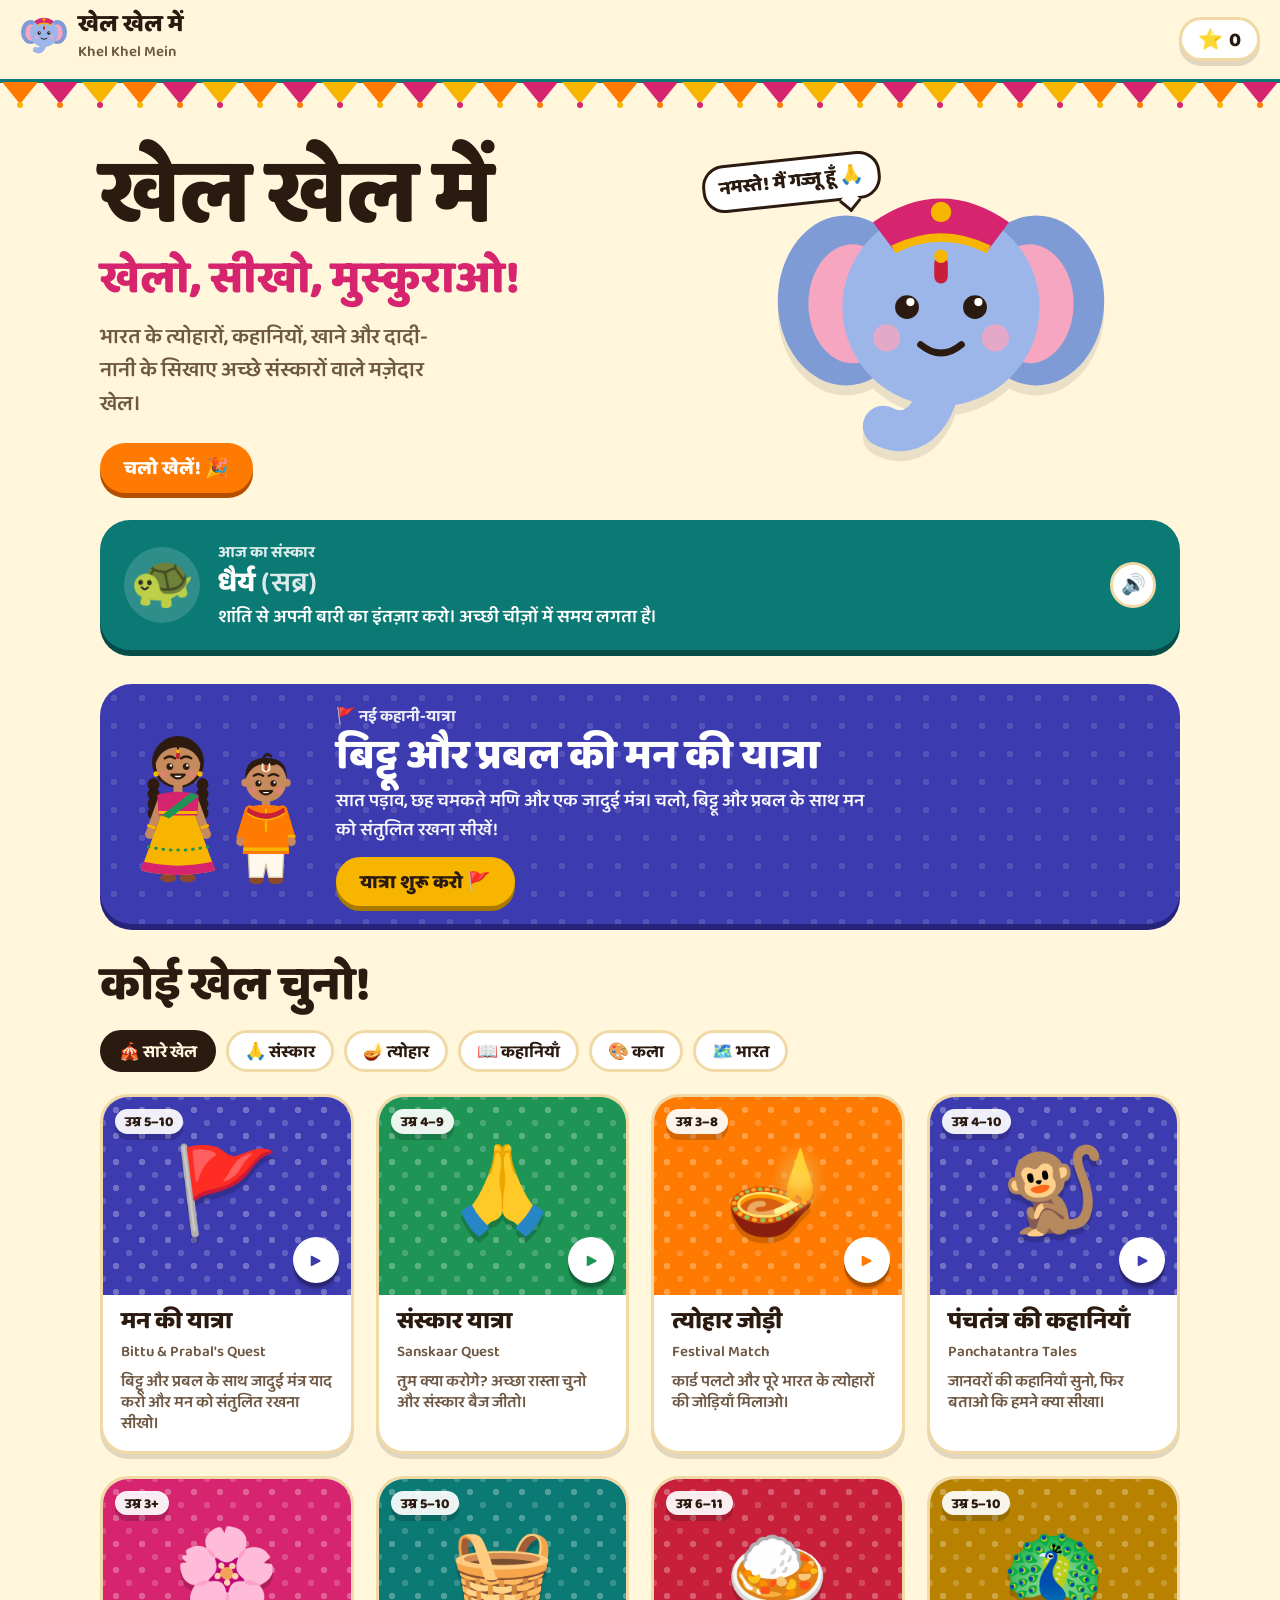
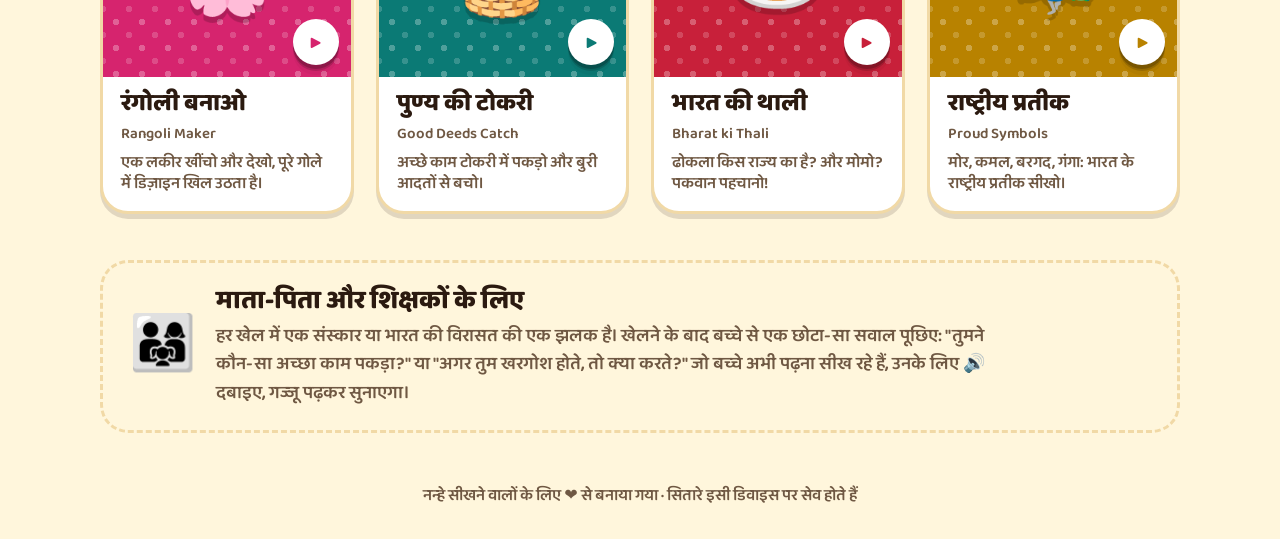
==== index.html @ 6d983da3 "first version" ====
<!DOCTYPE html>
<html lang="hi">
<head>
<meta charset="utf-8">
<meta name="viewport" content="width=device-width, initial-scale=1, viewport-fit=cover">
<title>खेल खेल में — भारत की संस्कृति और संस्कारों के खेल</title>
<link rel="manifest" href="manifest.webmanifest">
<link rel="apple-touch-icon" href="apple-touch-icon.png">
<link rel="icon" href="icon-192.png">
<meta name="apple-mobile-web-app-capable" content="yes">
<meta name="mobile-web-app-capable" content="yes">
<meta name="apple-mobile-web-app-title" content="खेल खेल में">
<meta name="apple-mobile-web-app-status-bar-style" content="default">
<meta name="theme-color" content="#FFF6DC">
<style>
@font-face{font-family:"Baloo 2";src:url("Baloo2.ttf") format("truetype");font-weight:400 800;font-display:block}
:root{
  --bg:#FFF6DC; --bg2:#FFE9B0; --surface:#FFFFFF; --ink:#2B1A10; --muted:#6F5843; --line:#F1D9A6;
  --haldi:#F7B500; --marigold:#FF7A00; --rani:#D6246E; --peacock:#0B7A75; --indigo:#3D3BB0; --leaf:#1E9455; --red:#C8203A;
  --okbg:#E4F7EA; --badbg:#FDE6EA; --softbg:#FFF1D2;
  --shadow:0 5px 0 rgba(43,26,16,.14);
}
@media (prefers-color-scheme: dark){
  :root:not([data-theme="light"]){
    --bg:#1C1424; --bg2:#2A1D33; --surface:#2C2236; --ink:#FFF2DE; --muted:#D3BFA6; --line:#4A3A55;
    --okbg:#173A28; --badbg:#46202A; --softbg:#3A2C1E; --shadow:0 5px 0 rgba(0,0,0,.4);
  }
}
:root[data-theme="dark"]{
  --bg:#1C1424; --bg2:#2A1D33; --surface:#2C2236; --ink:#FFF2DE; --muted:#D3BFA6; --line:#4A3A55;
  --okbg:#173A28; --badbg:#46202A; --softbg:#3A2C1E; --shadow:0 5px 0 rgba(0,0,0,.4);
}
:root{box-sizing:border-box;padding-top:env(safe-area-inset-top,0px);padding-bottom:env(safe-area-inset-bottom,0px)}
html{scroll-padding-top:calc(env(safe-area-inset-top,0px) + 80px);background:var(--bg)}
*,*::before,*::after{box-sizing:inherit}
[hidden]{display:none!important}
body{margin:0;background:var(--bg);color:var(--ink);font-family:"Baloo 2","Nirmala UI","Noto Sans Devanagari",system-ui,sans-serif;font-size:18px;line-height:1.45;-webkit-font-smoothing:antialiased}
img,svg,canvas{max-width:100%}
button{font-family:inherit;color:inherit}
:focus-visible{outline:4px solid var(--indigo);outline-offset:3px;border-radius:12px}
h1,h2,h3{line-height:1.1;margin:0}
.hi{font-weight:600;color:var(--muted)}

/* header */
.top{position:sticky;top:env(safe-area-inset-top,0px);z-index:20;display:flex;align-items:center;justify-content:space-between;gap:12px;padding:10px 20px;background:var(--bg)}
.logo{display:flex;align-items:center;gap:10px;text-decoration:none;color:var(--ink)}
.logo svg{width:48px;height:48px}
.logo b{font-size:24px;font-weight:800;display:block;line-height:1}
.logo small{font-size:15px;color:var(--muted);font-weight:600}
.starpill{display:flex;align-items:center;gap:6px;background:var(--surface);border:3px solid var(--line);border-radius:999px;padding:4px 16px 2px;font-weight:800;font-size:20px;box-shadow:var(--shadow)}
.starpill.bump{animation:bump .5s}
@keyframes bump{40%{transform:scale(1.25)}}
.toran{height:30px;background:url("data:image/svg+xml,%3Csvg xmlns='http://www.w3.org/2000/svg' width='120' height='30'%3E%3Cpath d='M0 3h120' stroke='%230B7A75' stroke-width='4'/%3E%3Cpath d='M2 4h36L20 26z' fill='%23FF7A00'/%3E%3Cpath d='M42 4h36L60 26z' fill='%23D6246E'/%3E%3Cpath d='M82 4h36l-18 22z' fill='%23F7B500'/%3E%3Ccircle cx='20' cy='27' r='3' fill='%23F7B500'/%3E%3Ccircle cx='60' cy='27' r='3' fill='%23FF7A00'/%3E%3Ccircle cx='100' cy='27' r='3' fill='%23D6246E'/%3E%3C/svg%3E") repeat-x;position:sticky;top:calc(env(safe-area-inset-top,0px) + 68px);z-index:19}

/* hero */
.wrap{max-width:1120px;margin:0 auto;padding:0 20px}
.hero{display:grid;grid-template-columns:1.2fr 1fr;gap:28px;align-items:center;padding:36px 0 18px}
.hero h1{font-size:clamp(46px,8vw,92px);font-weight:800;letter-spacing:-1px;line-height:.95}
.hero h1 .deva{display:block;font-size:.5em;color:var(--rani);letter-spacing:0;margin-top:8px}
.hero p{font-size:21px;max-width:30ch;color:var(--muted);margin:16px 0 22px;font-weight:600}
.mascot{position:relative;display:grid;place-items:center}
.mascot svg{width:min(340px,80vw);height:auto;filter:drop-shadow(0 10px 0 rgba(43,26,16,.10))}
.mascot .say-hi{position:absolute;top:4%;left:0;background:var(--surface);border:3px solid var(--ink);border-radius:22px;padding:6px 14px;font-weight:800;font-size:19px;transform:rotate(-6deg)}
.mascot .say-hi::after{content:"";position:absolute;right:22px;bottom:-12px;width:16px;height:16px;background:var(--surface);border-right:3px solid var(--ink);border-bottom:3px solid var(--ink);transform:rotate(45deg)}
.btn{display:inline-flex;align-items:center;gap:8px;font-weight:800;font-size:19px;border:0;border-radius:999px;padding:11px 24px 8px;background:var(--marigold);color:#fff;box-shadow:0 5px 0 #B54F00;cursor:pointer;text-decoration:none;transition:transform .08s}
.btn:active{transform:translateY(3px);box-shadow:0 2px 0 #B54F00}
.btn.ghost{background:var(--surface);color:var(--ink);border:3px solid var(--line);box-shadow:var(--shadow)}
.btn.green{background:var(--leaf);box-shadow:0 5px 0 #11613A}
.btn.sm{font-size:16px;padding:7px 16px 4px}
.btn[disabled]{opacity:.4;cursor:default}

/* virtue of the day */
.vod{display:flex;gap:18px;align-items:center;background:var(--peacock);color:#fff;border-radius:30px;padding:18px 24px;margin:8px 0 34px;box-shadow:0 6px 0 #064D4A}
.vod .ve{font-size:52px;line-height:1;flex:none;width:76px;height:76px;display:grid;place-items:center;background:rgba(255,255,255,.15);border-radius:50%}
.vod small{font-weight:700;opacity:.85;font-size:16px}
.vod h3{font-size:28px;font-weight:800}
.vod h3 span{opacity:.85;font-weight:600}
.vod p{margin:2px 0 0;font-weight:600}
.vod .say{margin-left:auto;flex:none}

/* chips + grid */
.sectionhead{display:flex;align-items:end;justify-content:space-between;gap:12px;flex-wrap:wrap;margin-bottom:14px}
.sectionhead h2{font-size:clamp(32px,5vw,48px);font-weight:800}
.chips{display:flex;gap:10px;flex-wrap:wrap;margin:0 0 22px}
.chip{border:3px solid var(--line);background:var(--surface);border-radius:999px;padding:6px 16px 3px;font-weight:700;font-size:17px;cursor:pointer}
.chip[aria-pressed="true"]{background:var(--ink);color:var(--bg);border-color:var(--ink)}
.grid{display:grid;grid-template-columns:repeat(auto-fill,minmax(230px,1fr));gap:22px;padding-bottom:20px}
.card{display:block;color:inherit;text-decoration:none;text-align:left;background:var(--surface);border:3px solid var(--line);border-radius:28px;padding:0;overflow:hidden;cursor:pointer;box-shadow:var(--shadow);transition:transform .15s}
.card:hover{transform:translateY(-4px) rotate(-.6deg)}
.card .art{position:relative;aspect-ratio:5/4;background:var(--c);display:grid;place-items:center;font-size:84px;
  background-image:radial-gradient(rgba(255,255,255,.28) 3px,transparent 3.5px),radial-gradient(rgba(255,255,255,.18) 3px,transparent 3.5px);
  background-size:26px 26px;background-position:0 0,13px 13px}
.card .art span{filter:drop-shadow(0 6px 0 rgba(0,0,0,.18));transition:transform .2s}
.card:hover .art span{transform:scale(1.12) rotate(-6deg)}
.card .play{position:absolute;right:12px;bottom:12px;width:46px;height:46px;border-radius:50%;background:#fff;color:var(--c);display:grid;place-items:center;font-size:20px;box-shadow:0 4px 0 rgba(0,0,0,.2)}
.card .age{position:absolute;left:12px;top:12px;background:rgba(255,255,255,.92);color:#2B1A10;font-weight:800;font-size:14px;padding:2px 10px 0;border-radius:999px}
.card .body{padding:12px 18px 16px}
.card h3{font-size:24px;font-weight:800}
.card .hi{font-size:16px}
.card p{margin:6px 0 0;font-size:16px;color:var(--muted);font-weight:600;line-height:1.3}
.card .stars{font-size:14px;margin-top:6px;font-weight:700;color:var(--marigold)}

.parents{display:grid;grid-template-columns:auto 1fr;gap:20px;align-items:center;border:3px dashed var(--line);border-radius:28px;padding:22px 26px;margin:26px 0 40px}
.parents .pe{font-size:54px}
.parents h3{font-size:26px;font-weight:800}
.parents p{margin:4px 0 0;color:var(--muted);font-weight:600;max-width:70ch}
footer{text-align:center;color:var(--muted);font-weight:600;padding:10px 20px 30px;font-size:16px}

/* stage */
#stage{max-width:980px;margin:0 auto;padding:16px 20px 50px}
.stagebar{display:flex;align-items:center;gap:14px;flex-wrap:wrap;margin-bottom:18px}
.stagebar .gt{display:flex;align-items:center;gap:12px;flex:1;min-width:200px}
.stagebar .ge{width:58px;height:58px;border-radius:18px;display:grid;place-items:center;font-size:34px;background:var(--c);flex:none}
.stagebar h2{font-size:30px;font-weight:800}
.stagebar .hi{font-size:17px;display:block}
.lead{font-size:20px;font-weight:600;color:var(--muted);margin:0 0 16px;max-width:60ch}
.say{width:46px;height:46px;border-radius:50%;border:3px solid var(--line);background:var(--surface);font-size:20px;cursor:pointer;flex:none;display:grid;place-items:center;padding:0}
.say:active{transform:scale(.94)}
.bubble{display:flex;gap:12px;align-items:center;background:var(--surface);border:3px solid var(--line);border-radius:24px;padding:12px 14px;margin-top:18px}
.bubble.pop{animation:pop .35s}
@keyframes pop{0%{transform:scale(.96)}60%{transform:scale(1.02)}}
.bubble .av{width:56px;height:56px;flex:none}
.bubble .btext{flex:1;font-weight:600;font-size:18px}

/* memory */
.hud{display:flex;gap:10px;flex-wrap:wrap;margin-bottom:14px}
.hud span{background:var(--surface);border:3px solid var(--line);border-radius:999px;padding:3px 14px 0;font-weight:700}
.mem{display:grid;grid-template-columns:repeat(4,1fr);gap:12px;max-width:640px;margin:0 auto}
@media (max-width:520px){.mem{grid-template-columns:repeat(3,1fr)}}
.mcard{aspect-ratio:3/4;perspective:800px;border:0;background:none;padding:0;cursor:pointer}
.mcard .in{position:relative;width:100%;height:100%;transition:transform .45s;transform-style:preserve-3d}
.mcard.flip .in{transform:rotateY(180deg)}
.mcard .b,.mcard .f{position:absolute;inset:0;border-radius:18px;backface-visibility:hidden;-webkit-backface-visibility:hidden;display:flex;flex-direction:column;align-items:center;justify-content:center;gap:4px}
.mcard .b{background:var(--marigold);font-size:38px;box-shadow:0 5px 0 #B54F00;
  background-image:radial-gradient(rgba(255,255,255,.3) 2.5px,transparent 3px);background-size:18px 18px}
.mcard .f{transform:rotateY(180deg);background:var(--surface);border:3px solid var(--line)}
.mcard .me{font-size:clamp(34px,8vw,50px);line-height:1}
.mcard .mn{font-weight:800;font-size:clamp(13px,2.6vw,16px);text-align:center;line-height:1.05;padding:0 4px}
.mcard.done .f{border-color:var(--leaf);background:var(--okbg)}

/* choices */
.progress{display:flex;gap:6px;margin-bottom:14px}
.progress i{height:10px;flex:1;border-radius:9px;background:var(--line)}
.progress i.on{background:var(--leaf)}
.progress i.now{background:var(--haldi)}
.scene{display:flex;flex-direction:column;align-items:center;text-align:center;gap:8px;background:var(--softbg);border-radius:28px;padding:22px;margin-bottom:16px;position:relative}
.scene .scene-e{font-size:clamp(56px,12vw,84px);line-height:1}
.scene h2{font-size:clamp(23px,3.6vw,30px);font-weight:800;max-width:30ch}
.scene .say{position:absolute;right:14px;top:14px}
.choices{display:grid;gap:12px}
.choice{display:flex;gap:14px;align-items:center;text-align:left;background:var(--surface);border:3px solid var(--line);border-radius:22px;padding:12px 18px;font-size:19px;font-weight:700;cursor:pointer;box-shadow:var(--shadow)}
.choice .ce{font-size:32px;flex:none}
.choice.right{border-color:var(--leaf);background:var(--okbg)}
.choice.wrong{border-color:var(--red);background:var(--badbg);opacity:.75;animation:shake .4s}
@keyframes shake{25%{transform:translateX(-6px)}75%{transform:translateX(6px)}}
.feedback{margin-top:16px;border-radius:24px;padding:16px 20px;font-weight:600}
.feedback.good{background:var(--okbg);border:3px solid var(--leaf)}
.feedback.soft{background:var(--badbg);border:3px solid var(--red)}
.feedback p{margin:4px 0 12px}
.feedback.soft p{margin:0}
.badge{display:inline-block;background:var(--leaf);color:#fff;border-radius:999px;padding:3px 16px 0;font-size:20px;font-weight:800}
.badge .hi{color:#fff;opacity:.9}
.summary{text-align:center;background:var(--softbg);border-radius:30px;padding:28px 20px}
.summary .big{font-size:76px;line-height:1}
.summary h2{font-size:36px;font-weight:800;margin:6px 0}
.summary p{font-weight:600;color:var(--muted);margin:0 0 16px}
.badges{display:flex;flex-wrap:wrap;gap:10px;justify-content:center;margin:0 0 20px}
.badges span{background:var(--surface);border:3px solid var(--leaf);border-radius:999px;padding:4px 14px 1px;font-weight:700}
.row{display:flex;gap:12px;justify-content:center;flex-wrap:wrap}

/* rangoli */
.rlay{display:grid;grid-template-columns:minmax(0,1fr) 260px;gap:20px;align-items:start}
@media (max-width:760px){.rlay{grid-template-columns:1fr}}
.rboard{border-radius:28px;background:#6E3A22;padding:10px;box-shadow:0 6px 0 #4A2414}
.rboard.dots{background-color:#6E3A22;background-image:radial-gradient(rgba(255,240,210,.55) 2px,transparent 2.5px);background-size:30px 30px;background-position:15px 15px}
.rcanvas{display:block;width:100%;aspect-ratio:1/1;touch-action:none;cursor:crosshair;border-radius:20px}
.tools{display:flex;flex-direction:column;gap:14px}
.tools h4{margin:0 0 6px;font-size:17px}
.sw{display:flex;flex-wrap:wrap;gap:8px}
.sw button{width:40px;height:40px;border-radius:50%;border:3px solid var(--line);cursor:pointer;padding:0}
.sw button[aria-pressed="true"]{outline:4px solid var(--ink);outline-offset:2px}
.seg{display:flex;gap:6px;flex-wrap:wrap}
.seg button{border:3px solid var(--line);background:var(--surface);border-radius:14px;padding:4px 12px 1px;font-weight:700;cursor:pointer;min-width:44px}
.seg button[aria-pressed="true"]{background:var(--ink);color:var(--bg);border-color:var(--ink)}

/* stories */
.storylist{display:grid;grid-template-columns:repeat(auto-fill,minmax(200px,1fr));gap:16px}
.scard{display:flex;flex-direction:column;align-items:center;gap:4px;padding:20px 14px;background:var(--surface);border:3px solid var(--line);border-radius:26px;cursor:pointer;box-shadow:var(--shadow);text-align:center}
.scard .se{font-size:58px;line-height:1.1}
.scard b{font-size:20px;line-height:1.15}
.book{background:var(--softbg);border-radius:30px;padding:26px 22px;margin-top:14px;text-align:center}
.book .page-e{font-size:clamp(60px,13vw,96px);line-height:1.1;letter-spacing:4px}
.book .page-t{font-size:clamp(20px,2.8vw,24px);font-weight:600;max-width:42ch;margin:14px auto 20px}
.booknav{display:flex;justify-content:space-between;align-items:center;gap:10px}
.dots{display:flex;gap:6px}
.dots i{width:12px;height:12px;border-radius:50%;background:var(--line)}
.dots i.on{background:var(--rani)}
.toggle{display:inline-flex;align-items:center;gap:8px;font-weight:700;cursor:pointer;font-size:16px}
.toggle input{width:22px;height:22px;accent-color:var(--leaf)}

/* catch game */
.pwrap{position:relative;max-width:min(440px,calc(68vh * 400 / 560));margin:0 auto}
.pcanvas{display:block;width:100%;aspect-ratio:400/560;border-radius:28px;touch-action:none;box-shadow:0 6px 0 rgba(43,26,16,.2)}
.pover{position:absolute;inset:0;display:flex;flex-direction:column;align-items:center;justify-content:center;text-align:center;gap:10px;padding:24px;background:rgba(255,246,220,.94);border-radius:28px;color:#2B1A10}
.pover h3{font-size:30px;font-weight:800}
.pover p{margin:0;font-weight:600;max-width:30ch}
.pover .legend{display:flex;gap:16px;font-size:30px}
.pover .tags{display:flex;flex-wrap:wrap;gap:6px;justify-content:center;font-size:15px}
.pover .tags span{background:#fff;border:2px solid #9BD9B5;border-radius:999px;padding:1px 10px 0;font-weight:700}
.pctrl{display:flex;justify-content:center;gap:24px;margin-top:14px}
.pctrl button{width:76px;height:64px;border-radius:22px;font-size:30px;border:3px solid var(--line);background:var(--surface);box-shadow:var(--shadow);cursor:pointer;touch-action:none;user-select:none;-webkit-user-select:none}

.confetti{position:fixed;inset:0;pointer-events:none;z-index:100;width:100%;height:100%}
@media (max-width:720px){
  .hero{grid-template-columns:1fr;text-align:center;padding-top:20px}
  .hero p{margin-left:auto;margin-right:auto}
  .mascot{order:-1}
  .mascot svg{width:220px}
  .vod{flex-wrap:wrap}
  .parents{grid-template-columns:1fr}
  .logo small{display:none}
}
@media (prefers-reduced-motion: reduce){*{transition:none!important;animation:none!important}}

body{line-height:1.6}
h1,h2,h3{line-height:1.25}
.hero h1{line-height:1.1}
.scene h2{line-height:1.35}
.card .en{font-size:15px;color:var(--muted);font-weight:600}

/* ===== मन की यात्रा ===== */
.kidsvg{width:100%;height:auto;display:block}
.feature{display:flex;gap:22px;align-items:center;background-color:var(--indigo);background-image:radial-gradient(rgba(255,255,255,.12) 3px,transparent 3.5px);background-size:28px 28px;color:#fff;border-radius:32px;padding:18px 26px;margin:0 0 32px;text-decoration:none;box-shadow:0 6px 0 #25237A;transition:transform .15s}
.feature:hover{transform:translateY(-3px)}
.feature .kids{display:flex;align-items:flex-end;flex:none}
.feature .kids>div{width:104px}
.feature .kids>div+div{width:96px;margin-left:-12px}
.feature small{font-weight:700;opacity:.9;font-size:16px}
.feature h2{font-size:clamp(28px,4.4vw,42px);font-weight:800}
.feature p{margin:4px 0 12px;font-weight:600;max-width:48ch;opacity:.95}
.feature .btn{background:var(--haldi);color:#2B1A10;box-shadow:0 5px 0 #A87A00}
@media (max-width:720px){.feature{flex-direction:column;text-align:center}}

.ylay{display:grid;grid-template-columns:minmax(0,420px) minmax(0,1fr);gap:22px;align-items:start}
@media (max-width:820px){.ylay{grid-template-columns:1fr}}
.ymap>svg{width:100%;height:auto;display:block;border-radius:30px}
.ymap .stop{cursor:pointer;outline:none}
.ymap .stop.locked{cursor:not-allowed}
.ymap .stop:focus-visible .disc{stroke:#3D3BB0}
.pulse{animation:pulse 1.6s infinite;transform-box:fill-box;transform-origin:center}
@keyframes pulse{0%{transform:scale(1);opacity:.9}100%{transform:scale(1.6);opacity:0}}
.mantra{background:var(--surface);border:3px solid var(--haldi);border-radius:26px;padding:16px 20px;box-shadow:var(--shadow)}
.mantra .mt{font-size:clamp(22px,3vw,28px);font-weight:800;line-height:1.5;color:var(--rani);margin:4px 0}
.mantra .mm{font-weight:600;color:var(--muted);font-size:16px;margin:6px 0 12px}
.gemrow{display:flex;gap:8px;flex-wrap:wrap;margin-top:10px}
.gemslot{width:66px;text-align:center;font-size:14px;font-weight:700;color:var(--muted)}
.gemslot svg{width:44px;height:44px;display:block;margin:0 auto}
.gemslot.empty svg{opacity:.2;filter:grayscale(1)}

.yscene{position:relative;border-radius:30px;overflow:hidden;padding:16px 14px 8px;min-height:420px;display:flex;flex-direction:column;color:#2B1A10}
.ydecor{position:absolute;font-size:52px;opacity:.6;pointer-events:none}
.yscale{position:absolute;right:12px;top:12px;width:150px;background:rgba(255,255,255,.9);border-radius:20px;padding:6px 6px 2px;text-align:center;font-weight:800;font-size:15px;z-index:3;transition:box-shadow .4s}
.yscale svg{width:100%;height:auto;display:block}
.yscale .beam,.yscale .pan{transition:transform .9s cubic-bezier(.3,1.4,.5,1)}
.yscale.ok{box-shadow:0 0 0 4px #F7B500,0 0 26px #F7B500}
@media (max-width:820px){.yscale{position:relative;right:auto;top:auto;margin:0 auto 8px;width:130px}}
.ybubble{position:relative;z-index:2;background:#fff;border:3px solid #2B1A10;border-radius:22px;padding:10px 12px 8px 16px;margin:auto auto 10px;display:flex;gap:10px;align-items:flex-start;max-width:620px;width:100%}
.ybubble .who{font-weight:800;font-size:15px;display:block}
.ybubble .txt{font-weight:600;font-size:clamp(18px,2.4vw,21px);line-height:1.55}
.ybubble .say{border-color:#E7D3AD;background:#fff;color:#2B1A10}
.ykids{display:flex;justify-content:center;align-items:flex-end;gap:6px;position:relative;z-index:1}
.ykid{width:clamp(108px,22vw,150px);transition:transform .25s}
.ykid.prabal{width:clamp(100px,20vw,138px)}
.ykid.baba{width:clamp(130px,26vw,185px)}
.ykid.talk{transform:translateY(-8px) scale(1.05)}
.yctrl{margin-top:16px}
.yctrl h3{font-size:clamp(22px,3vw,28px);font-weight:800;margin-bottom:12px}
.ytop{display:flex;align-items:center;justify-content:space-between;gap:10px;margin-bottom:12px;flex-wrap:wrap}
.ytop h3{font-size:26px;font-weight:800;flex:1;text-align:center}
.choice:disabled{cursor:default}

.breath{display:flex;flex-direction:column;align-items:center;gap:10px;padding:6px}
.bcircle{width:180px;height:180px;border-radius:50%;background:radial-gradient(circle,#CFEBFF,#6FB8F0);display:grid;place-items:center;font-weight:800;font-size:20px;color:#173B5C;transform:scale(.62);transition:transform 3.5s ease-in-out;text-align:center;padding:12px}
.bcircle.in{transform:scale(1)}

.mline{display:flex;flex-wrap:wrap;gap:8px;justify-content:center;background:var(--softbg);border-radius:22px;padding:16px;margin-bottom:14px}
.mw{font-weight:800;font-size:clamp(19px,2.6vw,24px);padding:4px 10px 1px;border-radius:12px;min-width:56px;text-align:center;border:3px solid transparent}
.mw.blank{border:3px dashed var(--muted);color:transparent}
.mw.blank.next{border-color:var(--rani);background:rgba(214,36,110,.1)}
.mw.filled{background:var(--okbg)}
.mline.glow{box-shadow:0 0 0 4px var(--haldi)}
.mline.glow .mw{color:var(--rani)}
.tiles{display:flex;flex-wrap:wrap;gap:10px;justify-content:center}
.tile{font-weight:800;font-size:20px;padding:8px 16px 5px;border-radius:16px;border:3px solid var(--line);background:var(--surface);box-shadow:var(--shadow);cursor:pointer}
.tile.bad{animation:shake .4s;border-color:var(--red)}
.tile.used{visibility:hidden}
.hint{min-height:28px;text-align:center;font-weight:700;color:var(--red);margin-top:10px}

.gemwin{text-align:center;background:var(--softbg);border-radius:30px;padding:22px}
.gemwin .g svg{width:110px;height:110px;animation:gemspin 1.2s ease-out}
@keyframes gemspin{from{transform:rotateY(0) scale(.3)}to{transform:rotateY(720deg) scale(1)}}
.gemwin h2{font-size:32px;font-weight:800}
.reveal{display:grid;grid-template-columns:1fr 1fr;gap:16px;margin:4px 0 16px}
@media (max-width:620px){.reveal{grid-template-columns:1fr}}
.rcard{border-radius:26px;padding:18px 20px;color:#fff}
.rcard small{font-weight:700;opacity:.9;font-size:16px}
.rcard h3{font-size:32px;font-weight:800;margin:0}
.rcard p{margin:6px 0 0;font-weight:600}
.nameinput{font-family:inherit;font-size:22px;font-weight:700;padding:8px 14px 4px;border-radius:16px;border:3px solid var(--line);background:var(--surface);color:var(--ink);width:min(340px,100%)}
.favs{display:flex;flex-wrap:wrap;gap:10px;margin:10px 0}
.favs button{display:flex;flex-direction:column;align-items:center;gap:2px;border:3px solid var(--line);background:var(--surface);border-radius:18px;padding:8px 10px 4px;cursor:pointer;font-weight:700;min-width:86px}
.favs button svg{width:38px;height:38px}
.favs button[aria-pressed="true"]{border-color:var(--rani);background:rgba(214,36,110,.1)}
.cert{position:relative;background:#FFFBEE;color:#2B1A10;border:10px double #C98A00;border-radius:22px;padding:24px 90px;text-align:center;max-width:780px;margin:0 auto}
.cert h2{font-size:clamp(26px,4vw,36px);font-weight:800;color:#B3124F}
.cert .nm{font-size:clamp(34px,6vw,54px);font-weight:800;color:#3D3BB0;line-height:1.2;margin:2px 0}
.cert .crow{display:flex;flex-wrap:wrap;gap:10px;justify-content:center;margin:12px 0}
.cert .crow span{background:#fff;border:2px solid #E8C877;border-radius:14px;padding:6px 12px 3px;font-weight:700}
.cert .cm{font-size:clamp(19px,2.6vw,23px);font-weight:800;color:#B3124F;background:#FFF0C2;border-radius:16px;padding:10px 14px;margin:10px auto;max-width:540px}
.cert .ck{position:absolute;bottom:14px;width:74px}
.cert .ck.l{left:10px}.cert .ck.r{right:10px}
@media (max-width:620px){.cert{padding:22px 14px}.cert .ck{display:none}}
@media (max-width:520px){.ytop h3{display:none}.stagebar{gap:10px}.stagebar .gt{order:-1;flex-basis:100%}.stagebar h2{font-size:26px}}
html{-webkit-text-size-adjust:100%}
button,a,.tile,.choice,.chip,.card,.scard,.stop{touch-action:manipulation;-webkit-tap-highlight-color:transparent;-webkit-user-select:none;user-select:none}
</style>
</head>
<body>
<header class="top">
  <a class="logo" href="#" aria-label="खेल खेल में — होम"><span id="logoMascot"></span><span><b>खेल खेल में</b><small>Khel Khel Mein</small></span></a>
  <div class="starpill" id="starPill" title="तुम्हारे जीते हुए सितारे">⭐ <span id="starTotal">0</span></div>
</header>
<div class="toran" aria-hidden="true"></div>

<main id="home">
  <div class="wrap">
    <section class="hero">
      <div>
        <h1>खेल खेल में<span class="deva">खेलो, सीखो, मुस्कुराओ!</span></h1>
        <p>भारत के त्योहारों, कहानियों, खाने और दादी-नानी के सिखाए अच्छे संस्कारों वाले मज़ेदार खेल।</p>
        <a class="btn" href="#games">चलो खेलें! 🎉</a>
      </div>
      <div class="mascot"><div class="say-hi">नमस्ते! मैं गज्जू हूँ 🙏</div><div id="heroMascot"></div></div>
    </section>

    <section class="vod" id="vod" aria-label="आज का संस्कार"></section>

    <a class="feature" href="#play/yatra">
      <div class="kids" id="featKids" aria-hidden="true"></div>
      <div>
        <small>🚩 नई कहानी-यात्रा</small>
        <h2>बिट्टू और प्रबल की मन की यात्रा</h2>
        <p>सात पड़ाव, छह चमकते मणि और एक जादुई मंत्र। चलो, बिट्टू और प्रबल के साथ मन को संतुलित रखना सीखें!</p>
        <span class="btn">यात्रा शुरू करो 🚩</span>
      </div>
    </a>

    <section id="games">
      <div class="sectionhead"><h2>कोई खेल चुनो!</h2></div>
      <div class="chips" id="chips" aria-label="खेल छाँटो"></div>
      <div class="grid" id="grid"></div>
    </section>

    <section class="parents">
      <div class="pe">👨‍👩‍👧</div>
      <div>
        <h3>माता-पिता और शिक्षकों के लिए</h3>
        <p>हर खेल में एक संस्कार या भारत की विरासत की एक झलक है। खेलने के बाद बच्चे से एक छोटा-सा सवाल पूछिए: "तुमने कौन-सा अच्छा काम पकड़ा?" या "अगर तुम खरगोश होते, तो क्या करते?" जो बच्चे अभी पढ़ना सीख रहे हैं, उनके लिए 🔊 दबाइए, गज्जू पढ़कर सुनाएगा।</p>
      </div>
    </section>
  </div>
  <footer>नन्हे सीखने वालों के लिए ❤️ से बनाया गया · सितारे इसी डिवाइस पर सेव होते हैं</footer>
</main>

<section id="stage" hidden>
  <div class="stagebar">
    <button class="btn ghost sm" id="backBtn">← सारे खेल</button>
    <div class="gt"><div class="ge" id="stageEmoji"></div><div><h2 id="stageTitle"></h2><span class="hi" id="stageHi"></span></div></div>
    <button class="btn ghost sm" id="replayBtn">↻ फिर से शुरू</button>
  </div>
  <div id="stageBody"></div>
</section>

<script>
(function(){
"use strict";
const $=(s,r=document)=>r.querySelector(s);
function el(tag,attrs,...kids){
  const n=document.createElement(tag);
  for(const [k,v] of Object.entries(attrs||{})){
    if(v===false||v==null) continue;
    if(k==='class') n.className=v;
    else if(k==='style') n.style.cssText=v;
    else if(k==='html') n.innerHTML=v;
    else if(k.startsWith('on')&&typeof v==='function') n.addEventListener(k.slice(2),v);
    else n.setAttribute(k,v===true?'':v);
  }
  for(const c of kids.flat()){ if(c==null||c===false) continue; n.append(c.nodeType?c:document.createTextNode(String(c))); }
  return n;
}
const shuffle=a=>{a=a.slice();for(let i=a.length-1;i>0;i--){const j=Math.floor(Math.random()*(i+1));[a[i],a[j]]=[a[j],a[i]];}return a;};
const pick=(a,n)=>shuffle(a).slice(0,n);
const store={
  get(k,d){try{const v=localStorage.getItem(k);return v?JSON.parse(v):d;}catch(e){return d;}},
  set(k,v){try{localStorage.setItem(k,JSON.stringify(v));}catch(e){}}
};
const reduceMotion=window.matchMedia&&matchMedia('(prefers-reduced-motion: reduce)').matches;

/* ---------- आवाज़ (हिंदी) ---------- */
let voices=[];
function loadVoices(){try{voices=speechSynthesis.getVoices();}catch(e){}}
if('speechSynthesis' in window){loadVoices();speechSynthesis.onvoiceschanged=loadVoices;}
function speak(text){
  try{
    if(window.AndroidTTS){AndroidTTS.speak(String(text));return;}
    if(!('speechSynthesis' in window)) return;
    speechSynthesis.cancel();
    const u=new SpeechSynthesisUtterance(text);
    u.rate=0.88; u.pitch=1.1; u.lang='hi-IN';
    const v=voices.find(v=>/^hi/i.test(v.lang));
    if(v) u.voice=v;
    speechSynthesis.speak(u);
  }catch(e){}
}
function hush(){try{if(window.AndroidTTS){AndroidTTS.stop();return;}speechSynthesis.cancel();}catch(e){}}
const sayBtn=get=>el('button',{class:'say','aria-label':'पढ़कर सुनाओ',title:'पढ़कर सुनाओ',onclick:()=>speak(typeof get==='function'?get():get)},'🔊');

const MASCOT=`<svg viewBox="0 0 200 200" xmlns="http://www.w3.org/2000/svg" role="img" aria-label="गज्जू, नन्हा हाथी">
<ellipse cx="44" cy="92" rx="40" ry="50" fill="#7E9BD6"/><ellipse cx="156" cy="92" rx="40" ry="50" fill="#7E9BD6"/>
<ellipse cx="48" cy="94" rx="26" ry="35" fill="#F6A6C1"/><ellipse cx="152" cy="94" rx="26" ry="35" fill="#F6A6C1"/>
<circle cx="100" cy="96" r="58" fill="#9DB6EA"/>
<path d="M100 124 C102 158 84 176 66 166" stroke="#9DB6EA" stroke-width="24" fill="none" stroke-linecap="round"/>
<path d="M60 46 Q100 18 140 46 L128 62 Q100 48 72 62 Z" fill="#D6246E"/>
<path d="M72 62 Q100 48 128 62" stroke="#F7B500" stroke-width="5" fill="none"/>
<circle cx="100" cy="40" r="6" fill="#F7B500"/>
<rect x="96" y="66" width="8" height="16" rx="4" fill="#C8203A"/><circle cx="100" cy="66" r="4" fill="#F7B500"/>
<circle cx="80" cy="96" r="7" fill="#2B1A10"/><circle cx="120" cy="96" r="7" fill="#2B1A10"/>
<circle cx="82" cy="93" r="2.4" fill="#fff"/><circle cx="122" cy="93" r="2.4" fill="#fff"/>
<circle cx="68" cy="114" r="8" fill="#F6A6C1" opacity=".8"/><circle cx="132" cy="114" r="8" fill="#F6A6C1" opacity=".8"/>
<path d="M88 118 Q100 128 112 118" stroke="#2B1A10" stroke-width="4" fill="none" stroke-linecap="round"/>
</svg>`;
$('#heroMascot').innerHTML=MASCOT;
$('#logoMascot').innerHTML=MASCOT;

function makeBubble(text){
  const t=el('div',{class:'btext'},text);
  const node=el('div',{class:'bubble',role:'status'},el('div',{class:'av',html:MASCOT}),t,sayBtn(()=>t.textContent));
  return {node,set(s){t.textContent=s;node.classList.remove('pop');void node.offsetWidth;node.classList.add('pop');}};
}

let stars=store.get('kkm-hi-stars',{});
function totalStars(){return Object.values(stars).reduce((a,b)=>a+b,0);}
function renderStars(){$('#starTotal').textContent=totalStars();}
function addStars(id,n){
  if(!n) return;
  stars[id]=(stars[id]||0)+n; store.set('kkm-hi-stars',stars); renderStars();
  const p=$('#starPill'); p.classList.remove('bump'); void p.offsetWidth; p.classList.add('bump');
}
renderStars();

function confetti(){
  if(reduceMotion) return;
  const c=el('canvas',{class:'confetti','aria-hidden':'true'}); document.body.append(c);
  const d=Math.min(devicePixelRatio||1,2), w=innerWidth, h=innerHeight;
  c.width=w*d; c.height=h*d; const x=c.getContext('2d'); x.scale(d,d);
  const cols=['#FF7A00','#D6246E','#1E9455','#3D3BB0','#F7B500','#0B7A75'];
  const ps=Array.from({length:150},()=>({x:w/2+(Math.random()-.5)*w*.4,y:h*.4,vx:(Math.random()-.5)*14,vy:-Math.random()*13-4,r:Math.random()*6.3,vr:(Math.random()-.5)*.3,s:7+Math.random()*7,c:cols[Math.random()*cols.length|0]}));
  const t0=performance.now();
  (function f(t){
    x.clearRect(0,0,w,h);
    for(const p of ps){p.vy+=.33;p.x+=p.vx;p.y+=p.vy;p.vx*=.99;p.r+=p.vr;x.save();x.translate(p.x,p.y);x.rotate(p.r);x.fillStyle=p.c;x.fillRect(-p.s/2,-p.s/4,p.s,p.s/2);x.restore();}
    if(t-t0<2800) requestAnimationFrame(f); else c.remove();
  })(t0);
}

function summary(big,title,text,extra,onAgain){
  return el('div',{class:'summary'},
    el('div',{class:'big'},big), el('h2',{},title), el('p',{},text), extra||null,
    el('div',{class:'row'},
      el('button',{class:'btn green',onclick:onAgain},'↻ फिर से खेलो'),
      el('a',{class:'btn ghost',href:'#games'},'और खेल')));
}
function progressBar(i,n){
  return el('div',{class:'progress','aria-label':`सवाल ${i+1} / ${n}`},Array.from({length:n},(_,k)=>el('i',{class:k<i?'on':k===i?'now':''})));
}

/* ================= सामग्री ================= */
const FESTIVALS=[
  {e:'🪔',n:'दीवाली',f:'दीवाली रोशनी का त्योहार है। हम दीये जलाते हैं, रंगोली बनाते हैं और सबके साथ मिठाई बाँटते हैं।'},
  {e:'🎨',n:'होली',f:'होली रंगों का त्योहार है। यह वसंत का स्वागत करता है, और दोस्त पुराने झगड़े भूल जाते हैं।'},
  {e:'🌙',n:'ईद',f:'ईद पर परिवार नए कपड़े पहनते हैं, गले मिलते हैं और मीठी सेवइयाँ बाँटते हैं।'},
  {e:'🎄',n:'क्रिसमस',f:'क्रिसमस पर लोग पेड़ सजाते हैं, कैरल गाते हैं और पड़ोसियों के साथ केक बाँटते हैं।'},
  {e:'🌼',n:'ओणम',f:'ओणम केरल का फसल का त्योहार है। परिवार फूलों का कालीन, यानी पूकलम, बनाते हैं और केले के पत्तों पर बड़ी दावत खाते हैं।'},
  {e:'🍚',n:'पोंगल',f:'पोंगल तमिलनाडु का फसल का त्योहार है। चावल और दूध को तब तक पकाते हैं जब तक वह उबलकर बाहर न आ जाए। यह खुशहाली का शगुन है!'},
  {e:'🎀',n:'रक्षाबंधन',f:'रक्षाबंधन पर बहनें भाइयों को राखी बाँधती हैं, और दोनों हमेशा एक-दूसरे का ख़्याल रखने का वादा करते हैं।'},
  {e:'🌾',n:'बैसाखी',f:'बैसाखी पंजाब में गेहूँ की फसल का त्योहार है, जिसमें भांगड़ा, गिद्धा और सबके लिए लंगर होता है।'},
  {e:'🪁',n:'संक्रांति',f:'मकर संक्रांति पर आसमान पतंगों से भर जाता है, और लोग तिल-गुड़ के लड्डू बाँटते हैं।'},
  {e:'🐘',n:'गणेश चतुर्थी',f:'गणेश चतुर्थी पर परिवार मोदक, संगीत और पूजा के साथ गणपति बप्पा का घर में स्वागत करते हैं।'}
];

const SCEN=[
  {e:'🤕⚽',q:'खेलते समय तुम्हारा दोस्त गिर गया। तुम क्या करोगे?',opts:[['हँसकर खेलते रहना',false,'😆'],['उसे उठाना और पूछना, "तुम ठीक हो?"',true,'🤝'],['वहाँ से चले जाना',false,'🚶']],v:'दया',vm:'दूसरों की परवाह करना',why:'दया का मतलब है, जब कोई दुखी हो तो उसकी परवाह करना। मदद का हाथ दर्द को छोटा कर देता है।'},
  {e:'🥛💥',q:'तुमसे ग़लती से गिलास टूट गया। मम्मी पूछती हैं, "यह किसने किया?"',opts:[['कहना, "बिल्ली ने तोड़ा!"',false,'🐱'],['कहना, "मुझसे ग़लती से टूट गया। सॉरी मम्मी।"',true,'🗣️'],['छिप जाना और कुछ न कहना',false,'🙈']],v:'सत्य',vm:'सच बोलना',why:'सच बोलने के लिए हिम्मत चाहिए। जो सच बोलता है, उस पर सब भरोसा करते हैं।'},
  {e:'👵🚪',q:'टीवी चल रहा है और तभी दादी कमरे में आती हैं।',opts:[['टीवी देखते रहना, ध्यान न देना',false,'📺'],['खड़े होकर मुस्कुराना और कहना, "प्रणाम दादी!"',true,'🙏'],['टीवी की आवाज़ और तेज़ कर देना',false,'🔊']],v:'सम्मान',vm:'बड़ों का आदर',why:'बड़ों को प्यार से नमस्ते करना सम्मान है। भारत में हम पैर छूकर आशीर्वाद भी लेते हैं।'},
  {e:'🍬🍬',q:'तुम्हारे पास दो लड्डू हैं। तुम्हारे दोस्त के पास एक भी नहीं।',opts:[['दोनों जल्दी-जल्दी खा जाना',false,'😋'],['एक लड्डू दोस्त को देना',true,'🤲'],['अपने लड्डू दिखाकर इतराना',false,'😏']],v:'दान',vm:'बाँटना',why:'बाँटने से ख़ुशी दोगुनी हो जाती है! देने से हमारा दिल बड़ा होता है।'},
  {e:'🧸💔',q:'छोटे भाई से ग़लती से तुम्हारा खिलौना टूट गया, और अब वह रो रहा है।',opts:[['उस पर चिल्लाना',false,'😠'],['उसे गले लगाकर कहना, "कोई बात नहीं, चलो मिलकर ठीक करते हैं"',true,'🫂'],['उसका खिलौना भी तोड़ देना',false,'🔨']],v:'क्षमा',vm:'माफ़ करना',why:'ग़लती सबसे होती है। माफ़ करने से दिल हल्का और परिवार मज़बूत होता है।'},
  {e:'🛝🧒🧒',q:'पार्क में फिसलपट्टी के लिए लंबी लाइन लगी है।',opts:[['धक्का देकर आगे जाना',false,'💨'],['अपनी बारी का इंतज़ार करना',true,'⏳'],['तब तक रोना जब तक पहले जाने न दें',false,'😭']],v:'धैर्य',vm:'शांति से इंतज़ार करना',why:'बारी सबकी आती है। शांति से इंतज़ार करो, तो खेल सबके लिए मज़ेदार रहता है।'},
  {e:'☀️🐦',q:'गर्मी का दिन है और एक छोटी चिड़िया बहुत प्यासी लग रही है।',opts:[['चिड़िया को भगा देना',false,'🏃'],['बालकनी में पानी का कटोरा रखना',true,'🥣'],['कुछ न करना',false,'🤷']],v:'जीव दया',vm:'पशु-पक्षियों पर दया',why:'हर जीव को प्यास और दर्द महसूस होता है। पशु-पक्षियों का ख़्याल रखना भारत का सुंदर संस्कार है।'},
  {e:'🧒🍱',q:'स्कूल के पहले दिन एक नया बच्चा लंच में अकेला बैठा है।',opts:[['उसे अनदेखा करना',false,'🙈'],['कहना, "हाय! आओ, हमारे साथ बैठो!"',true,'👋'],['उसके बारे में फुसफुसाना',false,'🤫']],v:'मैत्री',vm:'दोस्ती',why:'अच्छा दोस्त वह है जो दूसरों को अपनापन महसूस कराए। एक "हाय" किसी का पूरा दिन बना सकता है।'},
  {e:'🧦📚🧸',q:'खेलने के बाद तुम्हारा कमरा बहुत बिखरा हुआ है।',opts:[['किसी और के लिए छोड़ देना',false,'🙃'],['अपने खिलौने और किताबें ख़ुद जगह पर रखना',true,'🧹'],['सब कुछ पलंग के नीचे धकेल देना',false,'🛏️']],v:'स्वच्छता',vm:'सफ़ाई',why:'अपनी चीज़ें साफ़ और सही जगह पर रखना अपने घर और देश का सम्मान है।'},
  {e:'🙋🏫',q:'तुम्हें जवाब पता है, पर क्लास में बोलने में शर्म आ रही है।',opts:[['हमेशा चुप रहना',false,'🤐'],['गहरी साँस लेकर हाथ उठाना',true,'✋'],['दोस्त को बोलने देना और उदास होना',false,'😔']],v:'साहस',vm:'हिम्मत',why:'साहस का मतलब यह नहीं कि डर न लगे। थोड़ा डर लगे, फिर भी कोशिश करना, यही साहस है!'}
];

const VIRTUES=[
  {e:'🗣️',n:'सत्य',m:'सच',t:'सच बोलो, चाहे मुश्किल हो।'},
  {e:'💗',n:'दया',m:'परवाह',t:'हर इंसान और जानवर से प्यार से पेश आओ।'},
  {e:'🤲',n:'सेवा',m:'मदद',t:'आज बिना कहे किसी की मदद करो।'},
  {e:'🦁',n:'साहस',m:'हिम्मत',t:'कुछ नया आज़माओ, चाहे थोड़ा डर लगे।'},
  {e:'🐢',n:'धैर्य',m:'सब्र',t:'शांति से अपनी बारी का इंतज़ार करो। अच्छी चीज़ों में समय लगता है।'},
  {e:'🕊️',n:'क्षमा',m:'माफ़ी',t:'छोटी-सी ग़लती माफ़ करो और बड़ी-सी मुस्कान दो।'},
  {e:'🙏',n:'सम्मान',m:'आदर',t:'बड़ों को प्यार से नमस्ते करो।'},
  {e:'🧹',n:'स्वच्छता',m:'सफ़ाई',t:'अपना कमरा, स्कूल और गली साफ़ रखो।'}
];

const STORIES=[
  {title:'बंदर और मगरमच्छ',cover:'🐒🐊',pages:[
    {e:'🌳🐒🌊',t:'नदी किनारे एक जामुन का पेड़ था। उस पर एक दयालु बंदर रहता था, जो रोज़ अपने दोस्त मगरमच्छ को मीठे जामुन खिलाता था।'},
    {e:'🐊🏠',t:'मगरमच्छ कुछ जामुन घर ले गया। उसकी पत्नी बोली, "जब फल इतने मीठे हैं, तो बंदर का दिल और भी मीठा होगा। मुझे उसका दिल लाकर दो!"'},
    {e:'🐒🐊🌊',t:'मगरमच्छ ने बंदर को घर बुलाया और पीठ पर बिठाकर ले चला। बीच नदी में उसने बंदर को पत्नी की इच्छा बता दी।'},
    {e:'🐒💡',t:'बंदर डर गया, पर उसने शांत रहकर जल्दी से सोचा। "अरे! मेरा दिल तो जामुन के पेड़ पर रखा है। मुझे वापस ले चलो, मैं ले आता हूँ!"'},
    {e:'🌳🐒😄',t:'मगरमच्छ वापस तैरकर गया। बंदर उछलकर पेड़ पर चढ़ गया और हँसकर बोला, "कोई अपना दिल पेड़ पर रखता है क्या? अलविदा, दोस्त!" उसकी शांत सोच ने उसे बचा लिया।'}],
    quiz:{q:'बंदर किस वजह से बचा?',opts:['अपनी बड़ी-बड़ी मांसपेशियों से','शांत रहकर समझदारी से सोचने से','तेज़ दौड़ने से'],a:1,moral:'मुसीबत में शांत रहो और दिमाग़ से काम लो। इसे कहते हैं बुद्धि।'}},
  {title:'शेर और चतुर खरगोश',cover:'🦁🐇',pages:[
    {e:'🦁🌲',t:'एक जंगल में एक लालची शेर रहता था, जो ज़रूरत से कहीं ज़्यादा जानवरों का शिकार करता था। जंगल में सब डरे हुए थे।'},
    {e:'🐘🦌🐇',t:'जानवरों ने एक समझौता किया: रोज़ एक जानवर शेर के पास जाएगा, ताकि वह सबका शिकार न करे। एक दिन एक छोटे खरगोश की बारी आई।'},
    {e:'🐇🤔',t:'खरगोश धीरे-धीरे चला और बहुत देर से पहुँचा। "माफ़ कीजिए महाराज! रास्ते में एक और शेर ने मुझे रोक लिया। वह कहता है कि जंगल का राजा वही है!"'},
    {e:'🦁😠🕳️',t:'शेर दहाड़ा, "मुझे दिखाओ वह शेर!" खरगोश उसे एक गहरे कुएँ के पास ले गया। शेर ने अंदर झाँका तो उसे अपनी परछाई दिखी। वह दहाड़ा, तो गूँज भी वापस दहाड़ी!'},
    {e:'🐇🎉',t:'ग़ुस्से में शेर लड़ने के लिए कुएँ में कूद गया, और फिर कभी जंगल को परेशान नहीं किया। नन्हे खरगोश ने अपनी चतुराई से सबको बचा लिया।'}],
    quiz:{q:'छोटा खरगोश कैसे जीता?',opts:['शेर से बड़ा होकर','अपनी चतुर बुद्धि से','भागकर'],a:1,moral:'बुद्धि बल से बड़ी होती है! तेज़ दिमाग़ बड़ी मांसपेशियों से ज़्यादा ताक़तवर है।'}},
  {title:'बातूनी कछुआ',cover:'🐢🦢',pages:[
    {e:'🐢🦢🦢',t:'एक तालाब में एक कछुआ अपने दो हंस दोस्तों के साथ रहता था। उसे बातें करना बहुत पसंद था। दिन भर बक-बक-बक!'},
    {e:'☀️🏞️',t:'एक बार भीषण गर्मी में तालाब सूखने लगा। हंसों ने दूर किसी बड़े तालाब तक उड़कर जाने की योजना बनाई।'},
    {e:'🦢🪵🦢',t:'"इस डंडी को बीच से मुँह में कसकर पकड़ लो, हम तुम्हें ले चलेंगे," हंसों ने कहा। "पर कुछ भी हो जाए, मुँह मत खोलना!"'},
    {e:'👧👦👀',t:'जब वे एक गाँव के ऊपर से उड़े, तो बच्चे इशारा करके हँसने लगे, "देखो! चिड़ियाँ कछुए को उड़ाकर ले जा रही हैं!"'},
    {e:'🐢💬🌿',t:'कछुए का मन जवाब देने को हुआ। उसने बोलने के लिए मुँह खोला, और धड़ाम से एक झाड़ी में जा गिरा। आउच! काश उसने दोस्तों की बात मानी होती।'}],
    quiz:{q:'कछुए को क्या करना चाहिए था?',opts:['बच्चों को जवाब देना','अच्छी सलाह मानकर चुप रहना','डंडी छोड़कर हाथ हिलाना'],a:1,moral:'अच्छी सलाह सुनो और बोलने से पहले सोचो। इसे कहते हैं संयम।'}},
  {title:'हाथी और चूहे',cover:'🐘🐭',pages:[
    {e:'🐭🏚️🐭',t:'बहुत पहले, एक पुराने सूने गाँव में चूहों का एक बड़ा परिवार ख़ुशी-ख़ुशी रहता था।'},
    {e:'🐘🐘🐘',t:'हाथियों का एक झुंड तालाब तक जाने के लिए उसी गाँव से गुज़रता था, और उनके भारी पैरों से चूहों के कई घर कुचल जाते थे।'},
    {e:'🐭🙏🐘',t:'चूहों के राजा ने हाथियों के राजा को प्रणाम किया। "कृपया दूसरे रास्ते से जाइए। एक दिन हम भी आपकी मदद करेंगे।" हाथी राजा मुस्कुराया, पर मान गया।'},
    {e:'🐘🪢',t:'कुछ महीनों बाद शिकारियों ने हाथियों को मोटी रस्सियों के जाल में फँसा लिया। उन्होंने बहुत ज़ोर लगाया, पर छूट नहीं पाए।'},
    {e:'🐭🐭🐭🐘',t:'चूहों के राजा को ख़बर मिली। सैकड़ों चूहे आए और रस्सियाँ कुतर-कुतरकर काट दीं, जब तक हर हाथी आज़ाद नहीं हो गया!'}],
    quiz:{q:'यह कहानी हमें क्या सिखाती है?',opts:['बड़े जानवर हमेशा सबसे अच्छे होते हैं','सबसे प्यार से पेश आओ, छोटे भी मदद कर सकते हैं','चूहों को रस्सी खाना पसंद है'],a:1,moral:'सबसे अच्छा व्यवहार करो। मदद करने के लिए कोई भी छोटा नहीं होता। इसे कहते हैं मैत्री।'}}
];

const THALI=[
  {e:'🧀',dish:'ढोकला',state:'गुजरात',fact:'ढोकला बेसन के घोल से भाप में बना नरम, स्पंजी नाश्ता है। गुजरात में लोग इसे बड़े चाव से खाते हैं!'},
  {e:'🧆',dish:'लिट्टी चोखा',state:'बिहार',fact:'लिट्टी आटे की गोलियाँ होती हैं जिनमें सत्तू भरा होता है। इन्हें भुने बैंगन और आलू के चोखे के साथ खाते हैं।'},
  {e:'🍮',dish:'मिष्टी दोई',state:'पश्चिम बंगाल',fact:'मिष्टी दोई मिट्टी के कुल्हड़ में जमाया गया मीठा, गाढ़ा दही है। बंगाल अपनी मिठाइयों के लिए मशहूर है!'},
  {e:'🥬',dish:'सरसों का साग और मक्के की रोटी',state:'पंजाब',fact:'सर्दियों में सफ़ेद मक्खन के साथ सरसों का साग और मक्के की रोटी पंजाब की मनपसंद दावत है।'},
  {e:'🍔',dish:'वड़ा पाव',state:'महाराष्ट्र',fact:'वड़ा पाव नरम पाव में रखा मसालेदार आलू वड़ा है। यह मुंबई का सबसे प्यारा नाश्ता है।'},
  {e:'🥞',dish:'अप्पम और स्टू',state:'केरल',fact:'अप्पम चावल का जालीदार पैनकेक है जिसका बीच का हिस्सा नरम होता है। इसे अक्सर नारियल के दूध वाले स्टू के साथ खाते हैं।'},
  {e:'🍲',dish:'दाल बाटी चूरमा',state:'राजस्थान',fact:'रेगिस्तानी राज्य में सिकी हुई बाटी को घी में डुबोकर दाल और मीठे चूरमे के साथ खाते हैं।'},
  {e:'🥟',dish:'मोमो',state:'सिक्किम',fact:'मोमो भाप में पके भरवाँ पकवान हैं, जो सिक्किम और पूर्वोत्तर के पहाड़ों में ख़ूब पसंद किए जाते हैं।'},
  {e:'🫓',dish:'कचौड़ी सब्ज़ी',state:'उत्तर प्रदेश',fact:'आलू की मसालेदार सब्ज़ी के साथ करारी कचौड़ी वाराणसी और लखनऊ की गलियों का मशहूर नाश्ता है।'},
  {e:'☕',dish:'कहवा',state:'जम्मू और कश्मीर',fact:'कहवा केसर, इलायची और बादाम वाली गरम हरी चाय है, जो सर्दियों में कश्मीर को गरम रखती है।'},
  {e:'🍵',dish:'',q:'कौन-सा राज्य अपने चाय बागानों के लिए मशहूर है?',state:'असम',fact:'असम के हरे-भरे चाय बागानों में भारत की बहुत सारी चाय उगती है।'},
  {e:'🍰',dish:'छेना पोड़ा',state:'ओडिशा',fact:'छेना पोड़ा का मतलब है "जला हुआ पनीर"। यह छेने का मीठा केक है, जो सुनहरा होने तक सेंका जाता है।'},
  {e:'🍛',dish:'बिसी बेले बात',state:'कर्नाटक',fact:'बिसी बेले बात का मतलब है "गरम दाल-चावल"। यह कर्नाटक का मसालेदार, खट्टा-चटपटा चावल है।'}
];

const PRATIK=[
  {e:'🐅',q:'भारत का राष्ट्रीय पशु कौन-सा है?',a:'बाघ',w:['शेर','हाथी'],fact:'बाघ ताक़त और शान का प्रतीक है। दुनिया के ज़्यादातर जंगली बाघ भारत में रहते हैं!'},
  {e:'🦚',q:'भारत का राष्ट्रीय पक्षी कौन-सा है?',a:'मोर',w:['तोता','गौरैया'],fact:'मोर बारिश के बादल देखकर अपने रंग-बिरंगे पंख फैलाकर नाचता है।'},
  {e:'🪷',q:'भारत का राष्ट्रीय फूल कौन-सा है?',a:'कमल',w:['गुलाब','सूरजमुखी'],fact:'कमल कीचड़ में उगता है, फिर भी साफ़ और सुंदर रहता है। यह सिखाता है कि हर जगह अच्छे बने रहो।'},
  {e:'🥭',q:'भारत का राष्ट्रीय फल कौन-सा है?',a:'आम',w:['सेब','केला'],fact:'भारत दुनिया में सबसे ज़्यादा आम उगाता है, और उनकी सैकड़ों किस्में हैं!'},
  {e:'🌳',q:'भारत का राष्ट्रीय वृक्ष कौन-सा है?',a:'बरगद',w:['नीम','पीपल'],fact:'बरगद की डालियों से जड़ें नीचे लटकती हैं, इसलिए एक ही पेड़ पूरे जंगल जैसा दिखता है।'},
  {e:'🌊',q:'भारत की राष्ट्रीय नदी कौन-सी है?',a:'गंगा',w:['यमुना','गोदावरी'],fact:'गंगा हिमालय से बंगाल की खाड़ी तक 2,500 किलोमीटर से भी ज़्यादा बहती है।'},
  {e:'🐬',q:'भारत का राष्ट्रीय जलीय जीव कौन-सा है?',a:'गंगा डॉल्फ़िन',w:['शार्क','समुद्री कछुआ'],fact:'गंगा डॉल्फ़िन लगभग देख नहीं पाती। वह आवाज़ और गूँज से अपना रास्ता ढूँढती है!'},
  {e:'🎵',q:'भारत का राष्ट्रगान कौन-सा है?',a:'जन गण मन',w:['वंदे मातरम्','सारे जहाँ से अच्छा'],fact:'जन गण मन रवींद्रनाथ टैगोर ने लिखा था। जब यह बजता है, हम सीधे और शांत खड़े होते हैं।'},
  {e:'🎶',q:'भारत का राष्ट्रगीत कौन-सा है?',a:'वंदे मातरम्',w:['जन गण मन','ऐ मेरे वतन के लोगो'],fact:'वंदे मातरम् बंकिम चंद्र चट्टोपाध्याय ने लिखा था। इसका अर्थ है, "हे माँ, तुम्हें प्रणाम"।'},
  {e:'☸️',q:'हमारे तिरंगे के बीच में कौन-सा चक्र है?',a:'अशोक चक्र',w:['सूर्य चक्र','कमल चक्र'],fact:'तिरंगे के बीच में नीले रंग का अशोक चक्र है, जिसमें 24 तीलियाँ हैं।'}
];

/* ================= खेल ================= */
function festivalGame(root,g){
  const set=pick(FESTIVALS,6); let moves=0,found=0,first=null,lock=false;
  const hud=el('div',{class:'hud'}); const upd=()=>hud.replaceChildren(el('span',{},`जोड़ियाँ मिलीं: ${found} / 6`),el('span',{},`बारी: ${moves}`));
  const board=el('div',{class:'mem'});
  const bubble=makeBubble('एक बार में दो कार्ड पलटो और एक जैसे त्योहारों की जोड़ी ढूँढो!');
  root.append(el('p',{class:'lead'},'दो कार्ड पलटो। अगर दोनों पर एक ही त्योहार है, तो जोड़ी मिल गई!'),hud,board,bubble.node); upd();
  shuffle([...set,...set]).forEach(f=>{
    const b=el('button',{class:'mcard','aria-label':'छिपा कार्ड'},el('div',{class:'in'},el('div',{class:'b'},'🪷'),el('div',{class:'f'},el('span',{class:'me'},f.e),el('span',{class:'mn'},f.n))));
    b.onclick=()=>flip(b,f); board.append(b);
  });
  function flip(b,f){
    if(lock||b.classList.contains('flip')) return;
    b.classList.add('flip'); b.setAttribute('aria-label',f.n);
    if(!first){first={b,f};return;}
    moves++; const a=first; first=null;
    if(a.f.n===f.n){
      a.b.classList.add('done'); b.classList.add('done'); found++; upd();
      bubble.set(`${f.e} ${f.n}! ${f.f}`); speak(`${f.n}! ${f.f}`);
      if(found===6) setTimeout(win,1100);
    }else{
      upd(); lock=true;
      setTimeout(()=>{[a.b,b].forEach(x=>{x.classList.remove('flip');x.setAttribute('aria-label','छिपा कार्ड');});lock=false;},950);
    }
  }
  function win(){
    const s=moves<=10?3:moves<=14?2:1; addStars(g.id,s); confetti();
    root.append(el('div',{style:'margin-top:20px'},summary('🎊','शाबाश!',`तुमने ${moves} बारी में सारे त्योहार मिला दिए और ${'⭐'.repeat(s)} जीते`,null,()=>restart(g))));
    speak('शाबाश! तुमने सारे त्योहार मिला दिए!');
  }
}

function sanskaarGame(root,g){
  const list=pick(SCEN,6); let i=0,firstTry=0; const earned=[];
  const wrap=el('div'); root.append(wrap); show();
  function show(){
    const s=list[i]; let tried=false,done=false;
    const fb=el('div',{class:'feedback',hidden:true,'aria-live':'polite'});
    const choices=el('div',{class:'choices'});
    shuffle(s.opts).forEach(([text,ok,emo])=>{
      const b=el('button',{class:'choice'},el('span',{class:'ce'},emo),el('span',{},text));
      b.onclick=()=>{
        if(done||b.disabled) return;
        if(ok){
          done=true; b.classList.add('right'); if(!tried) firstTry++; earned.push(s);
          fb.className='feedback good'; fb.hidden=false;
          fb.replaceChildren(el('span',{class:'badge'},`${s.v} · ${s.vm}`),el('p',{},s.why),
            el('button',{class:'btn green',onclick:next},i<list.length-1?'अगला सवाल':'मेरे बैज देखो 🏅'));
          speak(`शाबाश! इसे कहते हैं ${s.v}। ${s.why}`);
        }else{
          tried=true; b.classList.add('wrong'); b.disabled=true;
          fb.className='feedback soft'; fb.hidden=false;
          fb.replaceChildren(el('p',{},'हम्म… इससे दूसरों को कैसा लगेगा? कोई और जवाब चुनो! 🤔'));
          speak('हम्म। इससे दूसरों को कैसा लगेगा? कोई और जवाब चुनो!');
        }
      };
      choices.append(b);
    });
    wrap.replaceChildren(progressBar(i,list.length),
      el('div',{class:'scene'},sayBtn(()=>s.q+' क्या तुम: '+s.opts.map(o=>o[0]).join('? या: ')+'?'),el('div',{class:'scene-e'},s.e),el('h2',{},s.q)),
      choices,fb);
  }
  function next(){i++; if(i<list.length){show();window.scrollTo({top:0});} else finish();}
  function finish(){
    addStars(g.id,firstTry); confetti();
    wrap.replaceChildren(summary('🏅','तुम्हारे संस्कार बैज!',`तुमने ${firstTry} बार पहली ही कोशिश में अच्छा रास्ता चुना और ${firstTry} ⭐ जीते`,
      el('div',{class:'badges'},earned.map(s=>el('span',{},`${s.v} · ${s.vm}`))),()=>restart(g)));
    speak('वाह! देखो, तुमने कितने सारे संस्कार बैज जीते!');
  }
}

function rangoliGame(root,g){
  const SIZE=600, PAL=['#FFFFFF','#F7B500','#FF7A00','#D6246E','#C8203A','#1E9455','#0B7A75','#3D3BB0','#8E44D9','#FFB3D1'];
  let color='#FFFFFF', size=7, n=8, drawing=false, last=null, strokes=0, rewarded=false;
  const cv=el('canvas',{class:'rcanvas','aria-label':'रंगोली बोर्ड। उँगली या माउस से बनाओ।'});
  const dpr=Math.min(devicePixelRatio||1,2); cv.width=SIZE*dpr; cv.height=SIZE*dpr;
  const ctx=cv.getContext('2d'); ctx.scale(dpr,dpr);
  const board=el('div',{class:'rboard dots'},cv);
  const bubble=makeBubble('रंगोली दरवाज़े पर रंगीन पाउडर या फूलों से बनाई जाती है, ताकि मेहमानों का स्वागत हो। कहीं भी बनाओ और देखो, तुम्हारा डिज़ाइन जादू की तरह चारों ओर दोहराएगा!');
  function seg(a,b){
    ctx.strokeStyle=color; ctx.lineWidth=size; ctx.lineCap='round'; ctx.lineJoin='round';
    const c=SIZE/2;
    for(let k=0;k<n;k++) for(const m of [1,-1]){
      ctx.save(); ctx.translate(c,c); ctx.rotate(k*2*Math.PI/n); ctx.scale(1,m);
      ctx.beginPath(); ctx.moveTo(a.x-c,a.y-c); ctx.lineTo(b.x-c,b.y-c); ctx.stroke(); ctx.restore();
    }
  }
  const pos=e=>{const r=cv.getBoundingClientRect();return {x:(e.clientX-r.left)*SIZE/r.width,y:(e.clientY-r.top)*SIZE/r.height};};
  cv.addEventListener('pointerdown',e=>{drawing=true;try{cv.setPointerCapture(e.pointerId);}catch(_){}last=pos(e);seg(last,{x:last.x+.1,y:last.y+.1});});
  cv.addEventListener('pointermove',e=>{if(!drawing)return;const p=pos(e);seg(last,p);last=p;strokes++;});
  ['pointerup','pointercancel','pointerleave'].forEach(t=>cv.addEventListener(t,()=>{drawing=false;}));

  function surprise(){
    const keep={color,size}; const c=SIZE/2;
    for(let ring=0;ring<4;ring++){
      color=PAL[Math.random()*PAL.length|0]; size=3+Math.random()*6;
      const r0=40+ring*58, h=24+Math.random()*26; let prev=null;
      for(let t=0;t<=1.0001;t+=.05){
        const ang=t*Math.PI/n, rr=r0+h*Math.sin(Math.PI*t);
        const p={x:c+rr*Math.cos(ang),y:c+rr*Math.sin(ang)};
        if(prev) seg(prev,p); prev=p;
      }
      const d={x:c+r0+h+14,y:c}; seg(d,{x:d.x+.1,y:d.y});
    }
    color=keep.color; size=keep.size; strokes+=40;
  }

  const swatches=el('div',{class:'sw'},PAL.map(c=>{
    const b=el('button',{style:`background:${c}`,'aria-label':`रंग ${c}`,'aria-pressed':String(c===color)});
    b.onclick=()=>{color=c;swatches.querySelectorAll('button').forEach(x=>x.setAttribute('aria-pressed',String(x===b)));};
    return b;}));
  const segBtns=(opts,cur,set)=>{const w=el('div',{class:'seg'});opts.forEach(([label,val])=>{const b=el('button',{'aria-pressed':String(val===cur)},label);b.onclick=()=>{set(val);w.querySelectorAll('button').forEach(x=>x.setAttribute('aria-pressed',String(x===b)));};w.append(b);});return w;};
  const dotsBtn=el('button',{class:'btn ghost sm'},'कोलम बिंदु छिपाओ');
  dotsBtn.onclick=()=>{board.classList.toggle('dots');dotsBtn.textContent=board.classList.contains('dots')?'कोलम बिंदु छिपाओ':'कोलम बिंदु दिखाओ';};

  const tools=el('div',{class:'tools'},
    el('div',{},el('h4',{},'रंग'),swatches),
    el('div',{},el('h4',{},'ब्रश'),segBtns([['पतला',4],['मध्यम',7],['मोटा',14]],size,v=>size=v)),
    el('div',{},el('h4',{},'पंखुड़ियाँ (दोहराव)'),segBtns([['4',4],['6',6],['8',8],['12',12]],n,v=>n=v)),
    el('div',{class:'row',style:'justify-content:flex-start'},
      el('button',{class:'btn ghost sm',onclick:surprise},'✨ जादू'),
      el('button',{class:'btn ghost sm',onclick:()=>{ctx.clearRect(0,0,SIZE,SIZE);strokes=0;}},'🧽 मिटाओ'),
      dotsBtn),
    el('button',{class:'btn green',onclick:()=>{
      if(strokes<15){bubble.set('थोड़ा और बनाओ! शुरुआत के लिए ✨ जादू बटन दबाकर देखो।');return;}
      if(!rewarded){addStars(g.id,2);rewarded=true;}
      confetti(); bubble.set('कितनी सुंदर रंगोली! दीवाली, पोंगल और ओणम पर परिवार दरवाज़े पर रंगोली बनाते हैं, ताकि घर में ख़ुशी आए और मेहमानों का स्वागत हो।');
      speak('कितनी सुंदर रंगोली!');
    }},'मेरी रंगोली बन गई! 🌟'));
  root.append(el('p',{class:'lead'},'कोई रंग चुनो और बनाओ। तुम्हारी लकीरें असली रंगोली की तरह पूरे गोले में दोहराती हैं।'),
    el('div',{class:'rlay'},board,tools),bubble.node);
}

function storyGame(root,g){
  let auto=store.get('kkm-hi-autoread',true);
  showList();
  function showList(){
    hush();
    root.replaceChildren(el('p',{class:'lead'},'पंचतंत्र जानवरों की कहानियों की एक किताब है, जो बहुत-बहुत पहले भारत में बच्चों को समझदारी सिखाने के लिए लिखी गई थी। कोई कहानी चुनो!'),
      el('div',{class:'storylist'},STORIES.map(s=>el('button',{class:'scard',onclick:()=>read(s)},el('span',{class:'se'},s.cover),el('b',{},s.title)))));
  }
  function read(s){
    let p=0; const box=el('div',{class:'book'});
    const tog=el('input',{type:'checkbox'}); tog.checked=auto;
    tog.onchange=()=>{auto=tog.checked;store.set('kkm-hi-autoread',auto);if(!auto)hush();};
    root.replaceChildren(el('div',{class:'row',style:'justify-content:space-between'},
      el('button',{class:'btn ghost sm',onclick:showList},'← सारी कहानियाँ'),
      el('label',{class:'toggle'},tog,'मुझे पढ़कर सुनाओ')),box);
    render();
    function render(){
      const pg=s.pages[p];
      box.replaceChildren(el('h3',{style:'font-size:26px'},s.title),
        el('div',{class:'page-e','aria-hidden':'true'},pg.e),
        el('p',{class:'page-t'},pg.t),
        el('div',{class:'booknav'},
          el('button',{class:'btn ghost sm',disabled:p===0,onclick:()=>{p--;render();}},'← पीछे'),
          el('div',{class:'row',style:'align-items:center'},el('div',{class:'dots'},s.pages.map((_,k)=>el('i',{class:k<=p?'on':''}))),sayBtn(pg.t)),
          el('button',{class:'btn sm',onclick:()=>{if(p<s.pages.length-1){p++;render();}else quiz();}},p<s.pages.length-1?'आगे →':'सवाल का समय!')));
      if(auto) speak(pg.t);
    }
    function quiz(){
      const Q=s.quiz; let done=false;
      const fb=el('div',{class:'feedback',hidden:true,'aria-live':'polite'});
      const ch=el('div',{class:'choices'});
      Q.opts.forEach((o,k)=>{const b=el('button',{class:'choice'},el('span',{class:'ce'},['क','ख','ग'][k]),el('span',{},o));
        b.onclick=()=>{
          if(done||b.disabled) return;
          if(k===Q.a){done=true;b.classList.add('right');addStars(g.id,2);confetti();
            fb.className='feedback good';fb.hidden=false;
            fb.replaceChildren(el('span',{class:'badge'},'कहानी की सीख'),el('p',{},Q.moral),
              el('div',{class:'row',style:'justify-content:flex-start'},el('button',{class:'btn green',onclick:showList},'दूसरी कहानी पढ़ो'),el('button',{class:'btn ghost',onclick:()=>{p=0;render();}},'फिर से पढ़ो')));
            speak('हाँ! '+Q.moral);
          }else{b.classList.add('wrong');b.disabled=true;fb.className='feedback soft';fb.hidden=false;fb.replaceChildren(el('p',{},'कहानी को फिर से याद करो… कोई और जवाब चुनो!'));speak('कोई और जवाब चुनो!');}
        };ch.append(b);});
      box.replaceChildren(el('div',{class:'page-e'},'🤔'),el('p',{class:'page-t'},Q.q),ch,fb);
      speak(Q.q);
    }
  }
}

function quizGame(root,g,qs){
  let i=0,score=0; const wrap=el('div'); root.append(wrap); show();
  function show(){
    const Q=qs[i]; let tried=false,done=false;
    const fb=el('div',{class:'feedback',hidden:true,'aria-live':'polite'});
    const ch=el('div',{class:'choices'});
    Q.opts.forEach(o=>{const b=el('button',{class:'choice'},el('span',{},o));
      b.onclick=()=>{
        if(done||b.disabled) return;
        if(o===Q.a){done=true;b.classList.add('right');if(!tried)score++;
          fb.className='feedback good';fb.hidden=false;
          fb.replaceChildren(el('p',{},`${Q.e} ${Q.fact}`),el('button',{class:'btn green',onclick:next},i<qs.length-1?'अगला सवाल':'मेरा स्कोर देखो'));
          speak('हाँ, सही जवाब! '+Q.fact);
        }else{tried=true;b.classList.add('wrong');b.disabled=true;fb.className='feedback soft';fb.hidden=false;fb.replaceChildren(el('p',{},'नहीं, फिर से कोशिश करो! 💪'));speak('नहीं, फिर से कोशिश करो!');}
      };ch.append(b);});
    wrap.replaceChildren(progressBar(i,qs.length),el('div',{class:'scene'},sayBtn(()=>Q.q+' '+Q.opts.join(', या ')),el('div',{class:'scene-e'},Q.e),el('h2',{},Q.q)),ch,fb);
  }
  function next(){i++; if(i<qs.length){show();window.scrollTo({top:0});} else {
    addStars(g.id,score); if(score>=qs.length/2) confetti();
    wrap.replaceChildren(summary(score===qs.length?'🏆':'🌟',score===qs.length?'पूरे नंबर!':'बहुत अच्छा खेला!',`तुमने पहली कोशिश में ${qs.length} में से ${score} सवाल सही किए और ${score} ⭐ जीते`,null,()=>restart(g)));
    speak(`तुमने ${qs.length} में से ${score} सवाल सही किए। बहुत अच्छा खेला!`);
  }}
}
function thaliGame(root,g){
  const states=[...new Set(THALI.map(t=>t.state))];
  const qs=pick(THALI,6).map(t=>({e:t.e,q:t.q||`${t.dish} किस राज्य का मशहूर पकवान है?`,opts:shuffle([t.state,...pick(states.filter(s=>s!==t.state),2)]),a:t.state,fact:t.fact}));
  root.append(el('p',{class:'lead'},'भारत के हर राज्य का अपना ख़ास खाना है। अंदाज़ा लगाओ कि कौन-सा पकवान कहाँ का है!'));
  quizGame(root,g,qs);
}
function pratikGame(root,g){
  const qs=pick(PRATIK,6).map(p=>({e:p.e,q:p.q,opts:shuffle([p.a,...p.w]),a:p.a,fact:p.fact}));
  root.append(el('p',{class:'lead'},'हमारे देश के कुछ ख़ास प्रतीक हैं, जिन पर हमें गर्व है। तुम कितने जानते हो?'));
  quizGame(root,g,qs);
}

function punyaGame(root,g){
  const W=400,H=560;
  const GOOD=[['🌱','पेड़ लगाया'],['💧','पानी बचाया'],['📚','किताबें बाँटीं'],['🤝','दोस्त की मदद की'],['🙏','नमस्ते किया'],['🧹','सफ़ाई की'],['🐦','चिड़ियों को दाना डाला'],['🍎','खाना बाँटा'],['👵','दादी की मदद की'],['🗑️','कूड़ेदान इस्तेमाल किया']];
  const BAD=[['😡','ग़ुस्सा'],['🤥','झूठ बोलना'],['🚯','कूड़ा फैलाना'],['😤','बदतमीज़ी'],['🙉','बात न सुनना']];
  const cv=el('canvas',{class:'pcanvas','aria-label':'पकड़ो खेल। टोकरी को उँगली, माउस या तीर वाली कुंजियों से चलाओ।'});
  const dpr=Math.min(devicePixelRatio||1,2); cv.width=W*dpr; cv.height=H*dpr;
  const ctx=cv.getContext('2d'); ctx.scale(dpr,dpr);
  const over=el('div',{class:'pover'});
  const keys={left:false,right:false};
  const holdBtn=(label,k)=>{const b=el('button',{'aria-label':k==='left'?'बाएँ चलो':'दाएँ चलो'},label);
    b.addEventListener('pointerdown',e=>{e.preventDefault();keys[k]=true;});
    ['pointerup','pointerleave','pointercancel'].forEach(t=>b.addEventListener(t,()=>{keys[k]=false;}));return b;};
  root.append(el('p',{class:'lead'},'अच्छे कामों को टोकरी में पकड़ो। बुरी आदतों से बचो!'),
    el('div',{class:'pwrap'},cv,over),el('div',{class:'pctrl'},holdBtn('⬅️','left'),holdBtn('➡️','right')));

  let state='ready',bx=W/2,items=[],pops=[],score=0,lives=3,time=60,spawnT=0,last=0,raf=0,caught=new Set();
  const EF='"Apple Color Emoji","Segoe UI Emoji","Noto Color Emoji",sans-serif';
  const pos=e=>{const r=cv.getBoundingClientRect();return (e.clientX-r.left)*W/r.width;};
  cv.addEventListener('pointermove',e=>{if(state==='play')bx=pos(e);});
  cv.addEventListener('pointerdown',e=>{if(state==='play')bx=pos(e);});
  const kd=e=>{if(state!=='play')return;if(e.key==='ArrowLeft'){keys.left=true;e.preventDefault();}if(e.key==='ArrowRight'){keys.right=true;e.preventDefault();}};
  const ku=e=>{if(e.key==='ArrowLeft')keys.left=false;if(e.key==='ArrowRight')keys.right=false;};
  addEventListener('keydown',kd); addEventListener('keyup',ku);

  function intro(){
    over.hidden=false;
    over.replaceChildren(el('h3',{},'पुण्य की टोकरी 🧺'),
      el('div',{class:'legend'},el('span',{},'🌱🤝🙏'),el('span',{},'≠'),el('span',{},'😡🤥🚯')),
      el('p',{},'अच्छे काम पकड़ो और अंक जीतो। हर बुरी आदत एक ❤️ कम कर देगी। तुम्हारे पास 60 सेकंड हैं!'),
      el('button',{class:'btn green',onclick:start},'शुरू करो!'));
  }
  function start(){state='play';score=0;lives=3;time=60;items=[];pops=[];caught=new Set();spawnT=0;bx=W/2;over.hidden=true;last=performance.now();cancelAnimationFrame(raf);raf=requestAnimationFrame(loop);}
  function spawn(){
    const good=Math.random()<.66, d=(good?GOOD:BAD)[Math.random()*(good?GOOD.length:BAD.length)|0];
    items.push({x:34+Math.random()*(W-68),y:-30,vy:110+(60-time)*2.6+Math.random()*50,good,e:d[0],label:d[1]});
  }
  function loop(t){
    const dt=Math.min(.05,(t-last)/1000); last=t;
    if(state==='play') update(dt);
    draw();
    if(state==='play') raf=requestAnimationFrame(loop);
  }
  function update(dt){
    time-=dt; if(time<=0){time=0;end();return;}
    spawnT-=dt; if(spawnT<=0){spawn();spawnT=Math.max(.42,1.05-(60-time)*.01);}
    if(keys.left) bx-=340*dt; if(keys.right) bx+=340*dt;
    bx=Math.max(34,Math.min(W-34,bx));
    for(const it of items){
      it.y+=it.vy*dt;
      if(!it.hit&&it.y>H-96&&it.y<H-44&&Math.abs(it.x-bx)<46){
        it.hit=true;
        if(it.good){score++;caught.add(it.e+' '+it.label);pops.push({x:it.x,y:it.y-30,t:1.1,text:it.label+' +1',c:'#11713F'});}
        else{lives--;pops.push({x:it.x,y:it.y-30,t:1.1,text:it.label+'!',c:'#C8203A'});if(lives<=0){end();return;}}
      }
    }
    items=items.filter(it=>!it.hit&&it.y<H+40);
    pops.forEach(p=>{p.t-=dt;p.y-=40*dt;}); pops=pops.filter(p=>p.t>0);
  }
  function draw(){
    const sky=ctx.createLinearGradient(0,0,0,H); sky.addColorStop(0,'#BDE8F5'); sky.addColorStop(.75,'#FFF1C9'); sky.addColorStop(1,'#FFE08A');
    ctx.fillStyle=sky; ctx.fillRect(0,0,W,H);
    ctx.fillStyle='#F7B500'; ctx.beginPath(); ctx.arc(W-60,70,30,0,7); ctx.fill();
    ctx.fillStyle='#8CCB6B'; ctx.fillRect(0,H-34,W,34);
    ctx.textAlign='center'; ctx.textBaseline='middle';
    ctx.font=`38px ${EF}`; for(const it of items) ctx.fillText(it.e,it.x,it.y);
    ctx.font=`60px ${EF}`; ctx.fillText('🧺',bx,H-66);
    for(const p of pops){ctx.globalAlpha=Math.min(1,p.t);ctx.font='700 19px "Baloo 2","Nirmala UI",sans-serif';ctx.fillStyle=p.c;ctx.fillText(p.text,Math.max(80,Math.min(W-80,p.x)),p.y);}
    ctx.globalAlpha=1;
    ctx.fillStyle='rgba(255,255,255,.85)'; roundRect(10,10,W-20,40,20); ctx.fill();
    ctx.fillStyle='#2B1A10'; ctx.font='800 20px "Baloo 2",sans-serif'; ctx.textAlign='left';
    ctx.fillText(`⭐ ${score}`,26,31); ctx.textAlign='center'; ctx.fillText(`⏱ ${Math.ceil(time)}`,W/2,31);
    ctx.textAlign='right'; ctx.font=`18px ${EF}`; ctx.fillText('❤️'.repeat(Math.max(0,lives))+'🤍'.repeat(3-Math.max(0,lives)),W-24,31);
  }
  function roundRect(x,y,w,h,r){ctx.beginPath();ctx.moveTo(x+r,y);ctx.arcTo(x+w,y,x+w,y+h,r);ctx.arcTo(x+w,y+h,x,y+h,r);ctx.arcTo(x,y+h,x,y,r);ctx.arcTo(x,y,x+w,y,r);ctx.closePath();}
  function end(){
    state='over'; cancelAnimationFrame(raf); draw();
    const s=Math.min(5,Math.floor(score/4)); addStars(g.id,s); if(score>=8) confetti();
    over.hidden=false;
    over.replaceChildren(el('h3',{},score>=12?'पुण्य सुपरस्टार! 🌟':'बहुत बढ़िया! 🎉'),
      el('p',{},`तुमने ${score} अच्छे काम पकड़े और ${s} ⭐ जीते`),
      caught.size?el('div',{class:'tags'},[...caught].map(c=>el('span',{},c))):null,
      el('p',{style:'font-size:16px'},'इनमें से कौन-सा अच्छा काम तुम आज सच में करोगे?'),
      el('button',{class:'btn green',onclick:start},'फिर से खेलो'));
    speak(`तुमने ${score} अच्छे काम पकड़े! इनमें से कौन-सा काम तुम आज सच में करोगे?`);
  }
  intro(); draw();
  return ()=>{cancelAnimationFrame(raf);removeEventListener('keydown',kd);removeEventListener('keyup',ku);};
}

/* ================= मन की यात्रा: बिट्टू और प्रबल ================= */
const MANTRA=['हमें','अपने','मन','को','संतुलित','रखना','है,','इसमें','हमारा','आत्मविकास','समाया','है।'];
const MANTRA_TEXT='हमें अपने मन को संतुलित रखना है, इसमें हमारा आत्मविकास समाया है।';
const KEYORDER=[4,9,2,10,5,8,1,7,0,3,6,11];
const DECOYS=['ग़ुस्सा','डर','लालच','घमंड','आलस','झूठ'];
const SKIN='#C68A5C', HAIR='#2E1B10';

function kidFace(ey,mood){
  const d='#2B1A10'; let brows,mouth,extra='';
  if(mood==='angry'){brows=`M51 ${ey-14} L66 ${ey-8} M89 ${ey-14} L74 ${ey-8}`;mouth=`<path d="M62 ${ey+17} Q70 ${ey+11} 78 ${ey+17}" stroke="${d}" stroke-width="3.5" fill="none" stroke-linecap="round"/>`;extra=`<circle cx="70" cy="${ey-2}" r="30" fill="#E0303A" opacity=".16"/>`;}
  else if(mood==='scared'){brows=`M52 ${ey-11} Q59 ${ey-18} 66 ${ey-13} M88 ${ey-11} Q81 ${ey-18} 74 ${ey-13}`;mouth=`<ellipse cx="70" cy="${ey+15}" rx="4.5" ry="6" fill="${d}"/>`;}
  else if(mood==='sad'){brows=`M52 ${ey-9} L66 ${ey-14} M88 ${ey-9} L74 ${ey-14}`;mouth=`<path d="M62 ${ey+17} Q70 ${ey+11} 78 ${ey+17}" stroke="${d}" stroke-width="3.5" fill="none" stroke-linecap="round"/>`;}
  else {brows=`M52 ${ey-11} Q59 ${ey-16} 66 ${ey-11} M88 ${ey-11} Q81 ${ey-16} 74 ${ey-11}`;mouth=`<path d="M61 ${ey+11} Q70 ${ey+21} 79 ${ey+11} Z" stroke="${d}" stroke-width="3" fill="#fff" stroke-linejoin="round"/>`;}
  const er=mood==='scared'?5.2:4.5;
  return `${extra}<path d="${brows}" stroke="${d}" stroke-width="3" fill="none" stroke-linecap="round"/>
<circle cx="59" cy="${ey}" r="${er}" fill="${d}"/><circle cx="81" cy="${ey}" r="${er}" fill="${d}"/>
<circle cx="60.5" cy="${ey-1.5}" r="1.6" fill="#fff"/><circle cx="82.5" cy="${ey-1.5}" r="1.6" fill="#fff"/>
<circle cx="51" cy="${ey+10}" r="5" fill="#F27B8C" opacity=".45"/><circle cx="89" cy="${ey+10}" r="5" fill="#F27B8C" opacity=".45"/>${mouth}`;
}
function bittuInner(mood){
  const braid=x=>[0,1,2,3].map(i=>`<ellipse cx="${x}" cy="${88+i*13}" rx="8" ry="8.5" fill="${HAIR}"/>`).join('')+`<path d="M${x-9} 140 l9 6 l9 -6 l-3 11 l-6 -4 l-6 4z" fill="#C8203A"/>`;
  return `<circle cx="70" cy="58" r="35" fill="${HAIR}"/>${braid(37)}${braid(103)}
<ellipse cx="57" cy="214" rx="11" ry="6" fill="#8B4A2B"/><ellipse cx="83" cy="214" rx="11" ry="6" fill="#8B4A2B"/>
<path d="M47 112 L33 151" stroke="${SKIN}" stroke-width="11" stroke-linecap="round"/><path d="M93 112 L107 151" stroke="${SKIN}" stroke-width="11" stroke-linecap="round"/>
<circle cx="32" cy="155" r="6.5" fill="${SKIN}"/><circle cx="108" cy="155" r="6.5" fill="${SKIN}"/>
<rect x="28" y="143" width="12" height="4" rx="2" fill="#F7B500" transform="rotate(20 34 145)"/><rect x="100" y="143" width="12" height="4" rx="2" fill="#F7B500" transform="rotate(-20 106 145)"/>
<path d="M48 126 L92 126 L120 204 Q70 216 20 204 Z" fill="#F7B500"/>
<path d="M23 192 Q70 203 117 192 L120 204 Q70 216 20 204 Z" fill="#D6246E"/>
<path d="M30 172 Q70 181 110 172" stroke="#1E9455" stroke-width="4" fill="none" stroke-dasharray="1 9" stroke-linecap="round"/>
<rect x="64" y="86" width="12" height="16" fill="${SKIN}"/>
<path d="M42 102 Q70 94 98 102 L96 130 L44 130 Z" fill="#D6246E"/>
<path d="M44 126 L96 126" stroke="#F7B500" stroke-width="4"/>
<path d="M88 99 L98 104 L58 134 L48 130 Z" fill="#1E9455"/>
<circle cx="70" cy="60" r="30" fill="${SKIN}"/>
<path d="M40 60 Q40 26 70 26 Q100 26 100 60 Q94 40 72 38 L70 43 L68 38 Q46 40 40 60 Z" fill="${HAIR}"/>
<circle cx="40.5" cy="74" r="3.6" fill="#F7B500"/><circle cx="99.5" cy="74" r="3.6" fill="#F7B500"/>
<rect x="67.5" y="44" width="5" height="10" rx="2.5" fill="#C8203A"/><circle cx="70" cy="43.5" r="2.6" fill="#F7B500"/>
${kidFace(64,mood)}`;
}
function prabalInner(mood){
  return `<ellipse cx="56" cy="216" rx="11" ry="6" fill="#8B4A2B"/><ellipse cx="84" cy="216" rx="11" ry="6" fill="#8B4A2B"/>
<path d="M44 172 L96 172 L94 212 L74 212 L70 192 L66 212 L46 212 Z" fill="#FFF8EC" stroke="#D9C7A6" stroke-width="2"/>
<path d="M46 114 L34 154" stroke="#FF7A00" stroke-width="14" stroke-linecap="round"/><path d="M94 114 L106 154" stroke="#FF7A00" stroke-width="14" stroke-linecap="round"/>
<circle cx="33" cy="160" r="6.5" fill="${SKIN}"/><circle cx="107" cy="160" r="6.5" fill="${SKIN}"/>
<rect x="100" y="150" width="13" height="4" rx="2" fill="#F7B500"/>
<rect x="64" y="94" width="12" height="16" fill="${SKIN}"/>
<path d="M42 110 Q70 102 98 110 L104 178 L36 178 Z" fill="#FF7A00"/>
<path d="M37 171 L103 171" stroke="#F7B500" stroke-width="5"/>
<path d="M70 112 L70 146" stroke="#F7B500" stroke-width="3"/>
<circle cx="70" cy="124" r="2.3" fill="#F7B500"/><circle cx="70" cy="136" r="2.3" fill="#F7B500"/>
<path d="M44 110 Q70 128 96 110 L98 118 Q70 138 42 118 Z" fill="#C8203A"/><path d="M42 118 Q70 138 98 118" stroke="#F7B500" stroke-width="2" fill="none"/>
<circle cx="40" cy="74" r="6" fill="${SKIN}"/><circle cx="100" cy="74" r="6" fill="${SKIN}"/>
<circle cx="70" cy="72" r="30" fill="${SKIN}"/>
<path d="M40 68 Q38 38 70 38 Q102 38 100 68 Q97 50 86 47 Q78 51 66 47 Q50 47 40 68 Z" fill="${HAIR}"/>
<path d="M66 39 q4 -10 11 -4" stroke="${HAIR}" stroke-width="4" fill="none" stroke-linecap="round"/>
<path d="M65 47 L65 55 Q70 60 75 55 L75 47" stroke="#FFF3D6" stroke-width="2.6" fill="none" stroke-linecap="round"/>
<rect x="68.8" y="48" width="2.4" height="9" rx="1.2" fill="#C8203A"/>
${kidFace(75,mood)}`;
}
const KIDNAME={bittu:'बिट्टू',prabal:'प्रबल'};
function wrapKid(who,mood){
  return `<svg class="kidsvg" viewBox="0 0 140 230" xmlns="http://www.w3.org/2000/svg" role="img" aria-label="${KIDNAME[who]}">${who==='bittu'?bittuInner(mood):prabalInner(mood)}</svg>`;
}
const BABA=`<svg class="kidsvg" viewBox="0 0 170 240" xmlns="http://www.w3.org/2000/svg" role="img" aria-label="बरगद बाबा">
<path d="M30 80 L26 232 M48 92 L46 232 M122 92 L124 232 M140 80 L144 232" stroke="#7A4E25" stroke-width="4" stroke-linecap="round"/>
<path d="M58 96 L112 96 L122 234 L48 234 Z" fill="#8B5A2B"/>
<path d="M70 168 q-4 30 -2 60 M100 168 q4 30 2 60" stroke="#6E4520" stroke-width="3" fill="none"/>
<circle cx="45" cy="62" r="40" fill="#2F8F4E"/><circle cx="125" cy="62" r="40" fill="#2F8F4E"/><circle cx="85" cy="44" r="48" fill="#3FA35E"/><circle cx="85" cy="76" r="26" fill="#38994F"/>
<circle cx="58" cy="40" r="5" fill="#E8544E"/><circle cx="114" cy="58" r="5" fill="#E8544E"/><circle cx="92" cy="18" r="5" fill="#E8544E"/><circle cx="34" cy="70" r="5" fill="#E8544E"/>
<path d="M78 113 Q85 105 92 113" stroke="#FFF3D6" stroke-width="2.5" fill="none" stroke-linecap="round"/><rect x="82.8" y="112" width="4.4" height="11" rx="2.2" fill="#C8203A"/>
<path d="M62 124 q8 -6 16 -2 M92 122 q8 -4 16 2" stroke="#F5F0E6" stroke-width="4" fill="none" stroke-linecap="round"/>
<path d="M66 134 q6 -6 12 0 M92 134 q6 -6 12 0" stroke="#2B1A10" stroke-width="3" fill="none" stroke-linecap="round"/>
<path d="M74 145 Q85 153 96 145" stroke="#2B1A10" stroke-width="3" fill="none" stroke-linecap="round"/>
<path d="M64 150 Q85 214 106 150 Q96 160 85 157 Q74 160 64 150 Z" fill="#F5F0E6"/>
</svg>`;
const gemShape=c=>`<polygon points="30,4 54,22 30,57 6,22" fill="${c}" stroke="#2B1A10" stroke-width="2.5" stroke-linejoin="round"/><polygon points="18,22 30,4 42,22 30,57" fill="#fff" opacity=".28"/><path d="M6 22 H54 M18 22 L30 4 L42 22" stroke="#2B1A10" stroke-width="1.6" fill="none"/><circle cx="21" cy="15" r="2.6" fill="#fff"/>`;
const gemSVG=c=>`<svg viewBox="0 0 60 60" aria-hidden="true">${gemShape(c)}</svg>`;

const YINTRO={bg:'linear-gradient(#FFF1C9,#FFD98A)',decor:['🚩','🌼','🪔','🌼'],lines:[
  ['narrator','','मिलो बिट्टू और प्रबल से! बिट्टू 7 साल की है और प्रबल 6 साल का।'],
  ['bittu','happy','नमस्ते! मैं बिट्टू हूँ। मुझे सवाल पूछना और नई-नई चीज़ें खोजना बहुत पसंद है!'],
  ['prabal','happy','और मैं प्रबल हूँ, बिट्टू दीदी का छोटा भाई! मैं बहुत बहादुर हूँ… ज़्यादातर!'],
  ['narrator','','आज दोनों एक ख़ास यात्रा पर निकल रहे हैं: मन की यात्रा! रास्ते में कई बार उनका मन डगमगाएगा। तब उन्हें एक जादुई मंत्र याद करना होगा।'],
  ['bittu','happy','दादी ने हमें यह मंत्र सिखाया है: "हमें अपने मन को संतुलित रखना है, इसमें हमारा आत्मविकास समाया है।"'],
  ['prabal','happy','संतुलित मतलब तराज़ू की तरह बराबर! चलो, हमारे साथ चलो और मंत्र याद करने में हमारी मदद करो!']]};

const WORLDS=[
 {name:'ग़ुस्से का जंगल',e:'🌳',bad:'😡',color:'#1E9455',bg:'linear-gradient(#D6F2D2,#A6D99B)',decor:['🌳','🌿','🦜','🌳'],value:'शांति',vm:'ग़ुस्से में भी शांत रहना',gem:'#3D9BE9',
  story:[['narrator','','पहला पड़ाव है ग़ुस्से का जंगल, जहाँ हवा भी गरम-गरम चलती है!'],
   ['prabal','happy','देखो दीदी, मैंने पत्तों और टहनियों से कितना सुंदर घर बनाया है!'],
   ['narrator','','तभी एक बंदर कूदता हुआ आया और ग़लती से प्रबल का घर गिरा दिया। धड़ाम!'],
   ['prabal','angry','मेरा घर! मैं उस बंदर को मज़ा चखाऊँगा! मुझे बहुत ग़ुस्सा आ रहा है!',-18],
   ['bittu','scared','अरे प्रबल! देखो, मन का तराज़ू डगमगा रहा है। ग़ुस्सा मन को एक तरफ़ झुका देता है।']],
  q:'प्रबल को अब क्या करना चाहिए?',
  opts:[['बंदर पर पत्थर फेंकना',false,'🪨','नहीं! इससे बंदर को चोट लगेगी और ग़ुस्सा और बढ़ेगा।'],['रुककर गहरी साँस लेना और शांत होना',true,'🌬️'],['चिल्लाकर रोना और सब छोड़ देना',false,'😭','रोना ठीक है, पर हार मानना नहीं। पहले मन को शांत करो।']],
  good:['prabal','sad','ठीक है दीदी, मैं रुकता हूँ… बंदर ने जानबूझकर तो नहीं किया।'],
  end:['prabal','happy','अब ग़ुस्सा चला गया! मैं घर फिर से बना लूँगा, और बंदर भी मेरी मदद करेगा।'],
  lesson:'ग़ुस्सा आए तो रुको, साँस लो और मंत्र याद करो। शांत मन सबसे अच्छे फ़ैसले लेता है।'},
 {name:'लालच का मेला',e:'🎡',bad:'🤑',color:'#D6246E',bg:'linear-gradient(#FFE4F0,#FFC7DD)',decor:['🎡','🎪','🍭','🎠'],value:'संतोष',vm:'जितना ज़रूरी, उतने में ख़ुश रहना',gem:'#F7B500',
  story:[['narrator','','अगला पड़ाव है लालच का मेला। चारों तरफ़ झूले, खिलौने और गरम-गरम जलेबियाँ!'],
   ['bittu','happy','वाह! कितनी सारी जलेबियाँ! मैं ये सब की सब ले लूँगी!'],
   ['prabal','sad','दीदी, मुझे भी एक दे दो ना…'],
   ['bittu','angry','नहीं! सब मेरी हैं! मुझे और चाहिए, और चाहिए!',-18],
   ['narrator','','जितनी ज़्यादा जलेबियाँ बिट्टू उठाती, उसका मन उतना ही भारी होता जाता।']],
  q:'बिट्टू को क्या करना चाहिए?',
  opts:[['और जलेबियाँ छिपाकर रख लेना',false,'🙈','लालच कभी ख़त्म नहीं होता। जितना लो, उतना और चाहिए!'],['जितनी ज़रूरत है उतनी लेना, और प्रबल व दोस्तों के साथ बाँटना',true,'🤲'],['ग़ुस्से में सारी जलेबियाँ फेंक देना',false,'🗑️','खाना फेंकना भी ठीक नहीं। बीच का रास्ता ढूँढो।']],
  good:['bittu','happy','सच में, मुझे तो बस दो ही चाहिए थीं! लो प्रबल, ये तुम्हारी, और बाक़ी सब दोस्तों के लिए!'],
  end:['prabal','happy','बाँटने से जलेबी और भी मीठी लग रही है, दीदी!'],
  lesson:'संतोष का मतलब है, जितना ज़रूरी हो उतने में ख़ुश रहना। बाँटने से मन हल्का होता है।'},
 {name:'डर की गुफ़ा',e:'🕳️',bad:'😨',color:'#5A4B7A',bg:'linear-gradient(#3B3155,#5E4E80)',decor:['🦇','🪨','🕸️','🌙'],value:'साहस',vm:'डर लगने पर भी आगे बढ़ना',gem:'#E8335F',
  story:[['narrator','','आगे रास्ता एक अँधेरी गुफ़ा से होकर जाता है। अंदर से अजीब आवाज़ें आ रही हैं… हू-हू-हू!'],
   ['prabal','scared','द-दीदी… मुझे बहुत डर लग रहा है। मैं अंदर नहीं जाऊँगा!',-18],
   ['bittu','scared','डर तो मुझे भी लग रहा है, प्रबल…'],
   ['narrator','','डर के मारे दोनों के पैर काँपने लगे, और मन का तराज़ू फिर डगमगा गया।']],
  q:'अब दोनों को क्या करना चाहिए?',
  opts:[['डरकर वापस घर भाग जाना',false,'🏃','भागने से डर और बड़ा हो जाता है। एक छोटा क़दम उठाकर देखो!'],['दीया जलाना, एक-दूसरे का हाथ पकड़ना और धीरे-धीरे आगे बढ़ना',true,'🪔'],['आँखें बंद करके ज़ोर-ज़ोर से चीखना',false,'🙉','चीखने से मन और घबराता है। पहले शांत होकर सोचो।']],
  good:['bittu','happy','चलो प्रबल, मैंने दीया जला लिया। मेरा हाथ पकड़ो, हम साथ-साथ चलेंगे।'],
  end:['prabal','happy','अरे! यह आवाज़ तो बस हवा की थी, और ये तो प्यारे चमगादड़ हैं! मुझे डर लगा, फिर भी मैं आगे बढ़ा!'],
  lesson:'साहस का मतलब यह नहीं कि डर न लगे। डर लगे, फिर भी शांत मन से एक-एक क़दम आगे बढ़ना ही साहस है।'},
 {name:'झूठ की धुंध',e:'🌫️',bad:'🤥',color:'#6C7A90',bg:'linear-gradient(#E6EAF0,#C3CBD8)',decor:['🌫️','🏡','🏺','🌫️'],value:'सत्य',vm:'हमेशा सच बोलना',gem:'#2BB3A3',
  story:[['narrator','','अब वे एक गाँव पहुँचे, जहाँ घनी धुंध छाई थी। एक दादी जी ने उन्हें मिट्टी की सुराही से ठंडा पानी पिलाया।'],
   ['bittu','happy','धन्यवाद, दादी जी!'],
   ['narrator','','पर सुराही लौटाते समय बिट्टू के हाथ से वह गिरकर टूट गई। छन्न!'],
   ['bittu','scared','अरे नहीं! अगर मैंने सच बताया, तो दादी जी नाराज़ हो जाएँगी…',-18],
   ['narrator','','जैसे ही बिट्टू ने झूठ बोलने का सोचा, धुंध और गहरी हो गई।']],
  q:'बिट्टू को क्या करना चाहिए?',
  opts:[['कहना, "प्रबल ने तोड़ी है!"',false,'👉','दूसरे पर दोष डालने से धुंध और घनी हो जाती है।'],['कहना, "दादी जी, मुझसे ग़लती से टूट गई, माफ़ कीजिए"',true,'🙏'],['चुपके से वहाँ से भाग जाना',false,'🏃‍♀️','छिपने से सच नहीं बदलता। सच बोलने में ही हल्कापन है।']],
  good:['bittu','sad','दादी जी, मुझसे ग़लती से आपकी सुराही टूट गई। मुझे माफ़ कर दीजिए।'],
  end:['narrator','','दादी जी मुस्कुराईं, "सच बोलने वाले बच्चे मुझे बहुत प्यारे लगते हैं।" और देखो, सारी धुंध छँट गई!'],
  lesson:'झूठ मन पर धुंध की तरह छा जाता है। सच बोलते ही मन साफ़ और हल्का हो जाता है।'},
 {name:'आलस का दलदल',e:'🐌',bad:'😴',color:'#A8862E',bg:'linear-gradient(#EFE6C4,#CDBB80)',decor:['🐌','🪵','🐸','🪨'],value:'परिश्रम',vm:'मेहनत से काम पूरा करना',gem:'#8E44D9',
  story:[['narrator','','आगे एक कीचड़ भरा दलदल है। पार जाने के लिए पत्थरों का पुल बनाना होगा।'],
   ['prabal','sad','उफ़्फ़! इतने भारी पत्थर? मैं तो थक गया। मैं यहीं सो जाता हूँ… कल करेंगे।',-18],
   ['bittu','sad','मेरा भी मन नहीं कर रहा… कोई और आकर बना देगा।'],
   ['narrator','','आलस ने दोनों को घेर लिया, और तराज़ू एक तरफ़ झुक गया।']],
  q:'अब बिट्टू और प्रबल को क्या करना चाहिए?',
  opts:[['सो जाना और सोचना, "कल करेंगे"',false,'😴','"कल" कभी नहीं आता! काम आज से शुरू करो।'],['मिलकर एक-एक पत्थर रखना, थोड़ा-थोड़ा करके पुल बनाना',true,'🪨'],['किसी और के आने का इंतज़ार करना',false,'⏳','अपना काम ख़ुद करने में ही असली मज़ा है।']],
  good:['prabal','happy','चलो दीदी! एक पत्थर तुम रखो, एक मैं। थोड़ा-थोड़ा करके!'],
  end:['bittu','happy','देखो, पुल बन गया! मेहनत के बाद थकान भी मीठी लगती है।'],
  lesson:'बड़ा काम छोटे-छोटे क़दमों से पूरा होता है। मेहनत करने वाला मन मज़बूत बनता है।'},
 {name:'घमंड का महल',e:'🏰',bad:'😤',color:'#8E44D9',bg:'linear-gradient(#F4E6FF,#DAC0F2)',decor:['🏰','👑','🚩','✨'],value:'विनम्रता',vm:'घमंड छोड़कर सबका सम्मान करना',gem:'#FF7A00',
  story:[['narrator','','महल के बाहर बच्चों की दौड़ हो रही थी। बिट्टू सबसे आगे निकलकर जीत गई!'],
   ['bittu','happy','मैं जीत गई! मैं सबसे तेज़ हूँ! तुम सब तो कछुए की तरह धीमे हो!',-18],
   ['prabal','sad','दीदी, ऐसे मत बोलो… सबको बुरा लग रहा है।'],
   ['narrator','','तभी महल का दरवाज़ा धड़ाम से बंद हो गया। उस पर लिखा था: "घमंडी मन के लिए यह दरवाज़ा नहीं खुलता।"']],
  q:'बिट्टू को क्या करना चाहिए?',
  opts:[['और ज़ोर से कहना, "मैं ही सबसे अच्छी हूँ!"',false,'📣','घमंड से दरवाज़ा और कसकर बंद हो जाता है!'],['सबको धन्यवाद देना और हारने वाले दोस्तों का हौसला बढ़ाना',true,'🤝'],['हारने वालों को चिढ़ाना',false,'😛','दूसरों को चिढ़ाने से उनका दिल दुखता है।']],
  good:['bittu','happy','माफ़ करना दोस्तो। आप सब बहुत अच्छा दौड़े! अगली बार हम साथ में प्रैक्टिस करेंगे।'],
  end:['prabal','happy','देखो दीदी, विनम्र मन के लिए दरवाज़ा अपने आप खुल गया!'],
  lesson:'विनम्रता का मतलब है, जीतकर भी सबका सम्मान करना। फलों से लदा पेड़ ही झुकता है।'},
 {name:'मन का सरोवर',e:'🪷',bad:'💭',color:'#0B7A75',bg:'linear-gradient(#DDF4F7,#A9DCE5)',decor:['🪷','🦢','🌸','🪷'],final:true,
  story:[['narrator','','आख़िर में बिट्टू और प्रबल एक शांत सरोवर पर पहुँचे। किनारे पर एक बहुत पुराना बरगद का पेड़ था।',-6],
   ['baba','','आओ बच्चो! मैं बरगद बाबा हूँ। मैंने तुम्हारी पूरी यात्रा देखी है।'],
   ['prabal','happy','बाबा, हमें छह चमकते मणि मिले हैं: शांति, संतोष, साहस, सत्य, परिश्रम और विनम्रता!'],
   ['baba','','बहुत बढ़िया! पर क्या तुम जानते हो कि इन सब मणियों में एक ही रोशनी चमकती है? उसे देखने के लिए पूरा मंत्र, शुरू से आख़िर तक, याद करो।']],
  reveal:[['baba','','हर बार जब ग़ुस्से, लालच, डर, झूठ, आलस या घमंड से तुम्हारा मन डगमगाया, तुमने उसे फिर से संतुलित किया। यही तुम्हारा मूल संस्कार है: संतुलित मन।'],
   ['bittu','happy','और हर पड़ाव के बाद हम पहले से थोड़े बेहतर बन गए!'],
   ['baba','','बिल्कुल! हर दिन अपने आप को थोड़ा बेहतर बनाना, और अपनी रोशनी से दूसरों की मदद करना, यही जीवन का उद्देश्य है: आत्मविकास। जैसे छोटा-सा बीज धीरे-धीरे मुझ जैसा बड़ा बरगद बन जाता है।'],
   ['prabal','happy','तो मंत्र का यही मतलब है! मन संतुलित, तो आत्मविकास अपने आप!']]}
];
const BLANKS=[2,3,4,5,7,9,12];
const STOPS=[[90,630],[262,548],[98,458],[262,368],[98,278],[262,190],[180,88]];
const SPK={bittu:{n:'बिट्टू',c:'#C21D62'},prabal:{n:'प्रबल',c:'#D25F00'},baba:{n:'बरगद बाबा',c:'#2F8F4E'},narrator:{n:'📖 कहानी',c:'#3D3BB0'}};

function yatraGame(root,g){
  let prog=store.get('kkm-yatra',null)||{done:[],intro:false};
  const save=()=>store.set('kkm-yatra',prog);
  let voiceOn=store.get('kkm-yatra-voice',true);
  const say=t=>{if(voiceOn)speak(t);};
  let timers=[]; const later=(f,ms)=>timers.push(setTimeout(f,ms));
  const clearTimers=()=>{timers.forEach(clearTimeout);timers=[];};
  let scale,bubbleWho,bubbleTxt,kidEls,moods,ctrl;

  const voiceBtn=()=>{const b=el('button',{class:'btn ghost sm'},voiceOn?'🔊 आवाज़ चालू':'🔇 आवाज़ बंद');
    b.onclick=()=>{voiceOn=!voiceOn;store.set('kkm-yatra-voice',voiceOn);b.textContent=voiceOn?'🔊 आवाज़ चालू':'🔇 आवाज़ बंद';if(!voiceOn)hush();};return b;};

  function makeScale(bad){
    const pan=e=>`<path d="M0 0 L-17 34 M0 0 L17 34" stroke="#8B5A2B" stroke-width="1.6"/><path d="M-23 34 Q0 50 23 34 Z" fill="#E0A82E" stroke="#8B5A2B" stroke-width="1.6"/><text x="0" y="32" text-anchor="middle" font-size="20">${e}</text>`;
    const node=el('div',{class:'yscale','aria-live':'polite'});
    node.innerHTML=`<svg viewBox="0 0 160 140" aria-hidden="true"><rect x="50" y="128" width="60" height="8" rx="4" fill="#8B5A2B"/><path d="M74 128 L86 128 L83 40 L77 40 Z" fill="#A86E35"/>
<g class="beam" style="transform-origin:80px 38px"><rect x="16" y="35" width="128" height="6" rx="3" fill="#C98A00"/></g>
<g class="pan pl">${pan(bad)}</g><g class="pan pr">${pan('🪷')}</g><circle cx="80" cy="38" r="6" fill="#F7B500" stroke="#8B5A2B" stroke-width="2"/></svg><div class="st"></div>`;
    const beam=node.querySelector('.beam'),pl=node.querySelector('.pl'),pr=node.querySelector('.pr'),st=node.querySelector('.st');
    function set(deg){const r=deg*Math.PI/180,L=62;
      beam.style.transform=`rotate(${deg}deg)`;
      pl.style.transform=`translate(${80-L*Math.cos(r)}px,${38-L*Math.sin(r)}px)`;
      pr.style.transform=`translate(${80+L*Math.cos(r)}px,${38+L*Math.sin(r)}px)`;
      st.textContent=deg===0?'मन संतुलित ✨':Math.abs(deg)>12?'मन डगमग!':'थोड़ा और…';
      node.classList.toggle('ok',deg===0);}
    set(0); return {node,set};
  }

  function buildScene(w,title){
    clearTimers(); hush();
    scale=w.noScale?{node:null,set(){}}:makeScale(w.bad);
    moods={bittu:'happy',prabal:'happy'};
    kidEls={bittu:el('div',{class:'ykid',html:wrapKid('bittu','happy')}),prabal:el('div',{class:'ykid prabal',html:wrapKid('prabal','happy')})};
    if(w.final) kidEls.baba=el('div',{class:'ykid baba',html:BABA});
    bubbleWho=el('span',{class:'who'}); bubbleTxt=el('div',{class:'txt'});
    const bubble=el('div',{class:'ybubble'},el('div',{style:'flex:1'},bubbleWho,bubbleTxt),sayBtn(()=>bubbleTxt.textContent));
    const pos=['left:3%;top:4%','left:20%;top:30%','left:46%;top:5%','right:4%;bottom:34%'];
    const kids=el('div',{class:'ykids'},kidEls.baba||null,kidEls.bittu,kidEls.prabal);
    const scene=el('div',{class:'yscene',style:`background:${w.bg}`},w.decor.map((e,k)=>el('span',{class:'ydecor','aria-hidden':'true',style:pos[k]},e)),scale.node,bubble,kids);
    ctrl=el('div',{class:'yctrl'});
    root.replaceChildren(el('div',{class:'ytop'},el('button',{class:'btn ghost sm',onclick:showMap},'🗺️ नक़्शा'),el('h3',{},title),voiceBtn()),scene,ctrl);
    window.scrollTo({top:0});
  }
  function setLine(who,mood,text){
    const s=SPK[who]; bubbleWho.textContent=s.n; bubbleWho.style.color=s.c; bubbleTxt.textContent=text;
    if(mood&&kidEls[who]&&who!=='baba'&&moods[who]!==mood){moods[who]=mood;kidEls[who].innerHTML=wrapKid(who,mood);}
    Object.entries(kidEls).forEach(([k,n])=>n.classList.toggle('talk',k===who));
    say(text);
  }
  function runLines(lines,done){
    let i=0; show();
    function show(){
      const [who,mood,text,tilt]=lines[i]; setLine(who,mood,text); if(tilt!=null) scale.set(tilt);
      ctrl.replaceChildren(el('div',{class:'row',style:'justify-content:flex-end'},
        el('button',{class:'btn',onclick:()=>{if(i<lines.length-1){i++;show();}else done();}},'आगे ▶')));
    }
  }
  function choiceStep(w,done){
    const ch=el('div',{class:'choices'});
    shuffle(w.opts).forEach(([t,ok,emo,why])=>{
      const b=el('button',{class:'choice'},el('span',{class:'ce'},emo),el('span',{},t));
      b.onclick=()=>{
        if(b.disabled) return;
        if(ok){ch.querySelectorAll('button').forEach(x=>x.disabled=true);b.classList.add('right');scale.set(-9);later(done,700);}
        else{b.classList.add('wrong');b.disabled=true;setLine('narrator','',why);}
      };
      ch.append(b);
    });
    ctrl.replaceChildren(el('h3',{},w.q),ch);
    say(w.q);
  }
  function breathStep(n,done){
    const circle=el('div',{class:'bcircle'},'तैयार?'); const cnt=el('div',{style:'font-weight:700'});
    let i=0,fin=false;
    const finish=()=>{if(fin)return;fin=true;clearTimers();hush();done();};
    ctrl.replaceChildren(el('h3',{},'🌬️ पहले गहरी साँस लो, मन को शांत करो'),el('div',{class:'breath'},circle,cnt,el('button',{class:'btn ghost sm',onclick:finish},'आगे बढ़ो ⏭')));
    function cycle(){
      if(fin) return; if(i>=n){finish();return;}
      i++; cnt.textContent=`साँस ${i} / ${n}`;
      circle.classList.add('in'); circle.textContent='साँस अंदर… 🌬️'; say('साँस अंदर लो');
      later(()=>{if(fin)return;circle.classList.remove('in');circle.textContent='धीरे से बाहर…';say('धीरे से बाहर छोड़ो');later(cycle,3700);},3700);
    }
    later(cycle,700);
  }
  function mantraStep(k,done){
    const blanks=new Set(KEYORDER.slice(0,k)), order=[...blanks].sort((a,b)=>a-b); let pos=0;
    const words=MANTRA.map((w,i)=>el('span',{class:'mw'+(blanks.has(i)?' blank':'')},w));
    const line=el('div',{class:'mline','aria-label':'मंत्र'},words);
    const nDec=k>=6?2:k>=4?1:0;
    const pool=shuffle([...order.map(i=>({w:MANTRA[i]})),...pick(DECOYS,nDec).map(w=>({w,decoy:true}))]);
    const hint=el('div',{class:'hint','aria-live':'polite'});
    const tiles=el('div',{class:'tiles'},pool.map(t=>{const b=el('button',{class:'tile'},t.w);b.onclick=()=>tap(b,t);return b;}));
    const mark=()=>words.forEach((w,i)=>w.classList.toggle('next',i===order[pos]));
    function tap(b,t){
      if(pos>=order.length) return;
      const want=order[pos];
      if(!t.decoy&&MANTRA[want]===t.w){
        b.classList.add('used'); words[want].classList.remove('blank','next'); words[want].classList.add('filled');
        pos++; hint.textContent=''; mark(); if(pos===order.length) complete();
      }else{
        b.classList.remove('bad'); void b.offsetWidth; b.classList.add('bad');
        hint.textContent=t.decoy?`"${t.w}" तो मन को डगमग करता है! यह मंत्र का शब्द नहीं है।`:'यह अगला शब्द नहीं है। मंत्र को फिर से याद करो!';
      }
    }
    function complete(){
      line.classList.add('glow'); tiles.remove(); hint.textContent=''; scale.set(0); confetti();
      speak(MANTRA_TEXT);
      ctrl.append(el('div',{class:'row'},el('button',{class:'btn green',onclick:done},'मन संतुलित हो गया! आगे ▶')));
    }
    ctrl.replaceChildren(el('h3',{},'🪔 मंत्र याद करो!'),
      el('p',{class:'lead',style:'margin-bottom:10px'},'ख़ाली जगह में सही शब्द रखो। गुलाबी डिब्बा अगली जगह है।'),
      line,tiles,hint,el('div',{class:'row',style:'margin-top:8px'},el('button',{class:'btn ghost sm',onclick:()=>speak(MANTRA_TEXT)},'🔊 मंत्र सुनो')));
    mark(); say('मंत्र याद करो! ख़ाली जगह में सही शब्द रखो।');
  }
  function gemStep(w,idx){
    if(!prog.done.includes(idx)){prog.done.push(idx);save();addStars(g.id,3);}
    confetti();
    ctrl.replaceChildren(el('div',{class:'gemwin'},el('div',{class:'g',html:gemSVG(w.gem)}),
      el('h2',{},`${w.value} का मणि मिला!`),el('p',{style:'font-weight:700;color:var(--muted);margin:0'},w.vm),
      el('p',{class:'lead',style:'margin:10px auto 16px'},w.lesson),
      el('button',{class:'btn green',onclick:showMap},'🗺️ नक़्शे पर लौटो')));
    say(`${w.value} का मणि मिला! ${w.lesson}`);
  }
  function openWorld(idx){
    const w=WORLDS[idx]; buildScene(w,`${w.e} ${w.name}`);
    if(w.final){ runLines(w.story,()=>mantraStep(12,()=>runLines(w.reveal,revealStep))); return; }
    runLines(w.story,()=>choiceStep(w,()=>runLines([w.good],()=>breathStep(idx===0?3:2,()=>{scale.set(-4);
      mantraStep(BLANKS[idx],()=>runLines([w.end],()=>gemStep(w,idx)));}))));
  }
  function revealStep(){
    ctrl.replaceChildren(el('div',{class:'reveal'},
      el('div',{class:'rcard',style:'background:#3D3BB0'},el('small',{},'मूल संस्कार'),el('h3',{},'⚖️ संतुलित मन'),el('p',{},'ग़ुस्सा, डर, लालच, झूठ, आलस या घमंड आए, तब भी मन को बराबर रखना। सारे अच्छे संस्कार इसी जड़ से उगते हैं।')),
      el('div',{class:'rcard',style:'background:#1E9455'},el('small',{},'जीवन का उद्देश्य'),el('h3',{},'🌱 आत्मविकास'),el('p',{},'हर दिन अपने आप को थोड़ा बेहतर बनाना, और अपनी रोशनी से दूसरों की मदद करना।'))),
      el('div',{class:'row'},el('button',{class:'btn',onclick:personalize},'अब मेरी बारी! ▶')));
    say('मूल संस्कार है, संतुलित मन। और जीवन का उद्देश्य है, आत्मविकास।');
  }
  function personalize(){
    let fav=prog.fav||null;
    const inp=el('input',{class:'nameinput',type:'text',maxlength:'24',placeholder:'अपना नाम लिखो','aria-label':'तुम्हारा नाम'}); inp.value=prog.name||'';
    const favs=el('div',{class:'favs'},WORLDS.filter(w=>!w.final).map(w=>{
      const b=el('button',{'aria-pressed':String(fav===w.value),html:gemSVG(w.gem)+`<span>${w.value}</span>`});
      b.onclick=()=>{fav=w.value;favs.querySelectorAll('button').forEach(x=>x.setAttribute('aria-pressed',String(x===b)));};return b;}));
    const err=el('div',{class:'hint'});
    ctrl.replaceChildren(el('h3',{},'तुम्हारा नाम क्या है?'),inp,
      el('h3',{style:'margin-top:20px'},'इन छह मणियों में से तुम्हें कौन-सा संस्कार सबसे प्यारा लगा?'),favs,err,
      el('div',{class:'row'},el('button',{class:'btn green',onclick:()=>{
        const n=inp.value.trim(); if(!n){err.textContent='पहले अपना नाम लिखो!';return;} if(!fav){err.textContent='एक मणि चुनो!';return;}
        prog.name=n; prog.fav=fav; if(!prog.done.includes(6)){prog.done.push(6);addStars(g.id,10);} prog.cert=true; save(); showCert();
      }},'मेरा प्रमाण पत्र बनाओ 🏅')));
    say('तुम्हारा नाम क्या है? और तुम्हें कौन-सा संस्कार सबसे प्यारा लगा?');
  }
  function showCert(){
    clearTimers(); hush();
    const f=WORLDS.find(w=>w.value===prog.fav)||WORLDS[0];
    root.replaceChildren(el('div',{class:'ytop'},el('button',{class:'btn ghost sm',onclick:showMap},'🗺️ नक़्शा'),el('h3',{},'🏅 मेरा प्रमाण पत्र'),el('span')),
      el('div',{class:'cert'},el('div',{class:'ck l',html:wrapKid('bittu','happy')}),el('div',{class:'ck r',html:wrapKid('prabal','happy')}),
        el('div',{style:'font-size:40px;line-height:1.2'},'🪔'),el('h2',{},'मन के रक्षक का प्रमाण पत्र'),
        el('p',{style:'font-weight:600;margin:6px 0 0'},'यह प्रमाणित किया जाता है कि'),el('div',{class:'nm'},prog.name),
        el('p',{style:'font-weight:600;margin:0'},'ने बिट्टू और प्रबल के साथ मन की यात्रा पूरी की है, और यह मंत्र सीखा है:'),
        el('div',{class:'cm'},`"${MANTRA_TEXT}"`),
        el('div',{class:'crow'},el('span',{},'⚖️ मूल संस्कार: संतुलित मन'),el('span',{},'🌱 जीवन का उद्देश्य: आत्मविकास'),el('span',{},`💎 मेरा प्रिय संस्कार: ${f.value}`)),
        el('p',{style:'font-weight:600;color:#6F5843;margin:6px 0 0'},`दिनांक: ${new Date().toLocaleDateString('hi-IN')}`)),
      el('p',{class:'lead',style:'text-align:center;margin:16px auto'},'📸 इसका स्क्रीनशॉट लेकर मम्मी-पापा को दिखाओ!'),
      el('div',{class:'row'},el('button',{class:'btn',onclick:()=>speak(`शाबाश ${prog.name}! अब तुम मन के रक्षक हो। ${MANTRA_TEXT}`)},'🔊 सुनो'),
        el('button',{class:'btn ghost',onclick:showMap},'🗺️ नक़्शे पर लौटो')));
    confetti(); window.scrollTo({top:0});
    say(`शाबाश ${prog.name}! अब तुम मन के रक्षक हो।`);
  }
  function intro(){
    buildScene({...YINTRO,noScale:true},'🚩 मन की यात्रा');
    runLines(YINTRO.lines,()=>{prog.intro=true;save();showMap();});
  }
  function smooth(p){let d=`M${p[0][0]} ${p[0][1]}`;for(let i=0;i<p.length-1;i++){const p0=p[i-1]||p[i],p1=p[i],p2=p[i+1],p3=p[i+2]||p2;d+=` C${p1[0]+(p2[0]-p0[0])/6},${p1[1]+(p2[1]-p0[1])/6} ${p2[0]-(p3[0]-p1[0])/6},${p2[1]-(p3[1]-p1[1])/6} ${p2[0]},${p2[1]}`;}return d;}
  function showMap(){
    clearTimers(); hush();
    const done=prog.done, cur=WORLDS.findIndex((_,i)=>!done.includes(i));
    const d=smooth(STOPS);
    const deco=[['🌳',30,560],['🌸',320,640],['🌾',330,450],['🌳',24,350],['🦚',320,270],['🌼',30,180],['🏔️',60,60],['🏔️',300,60]].map(([e,x,y])=>`<text x="${x}" y="${y}" font-size="26" opacity=".7" text-anchor="middle">${e}</text>`).join('');
    const stops=WORLDS.map((w,i)=>{
      const [x,y]=STOPS[i], unlocked=i===0||done.includes(i-1), fin=done.includes(i);
      return `<g class="stop${unlocked?'':' locked'}" data-i="${i}" tabindex="${unlocked?0:-1}" role="button" aria-label="${w.name}${fin?' (पूरा)':unlocked?'':' (बंद)'}">
${i===cur?`<circle class="pulse" cx="${x}" cy="${y}" r="32" fill="none" stroke="${w.color}" stroke-width="5"/>`:''}
<circle class="disc" cx="${x}" cy="${y}" r="30" fill="${unlocked?w.color:'#C9C2B8'}" stroke="${fin?'#F7B500':'#fff'}" stroke-width="5"/>
<text x="${x}" y="${y+10}" text-anchor="middle" font-size="28" opacity="${unlocked?1:.45}">${w.e}</text>
${!unlocked?`<text x="${x+24}" y="${y-14}" font-size="18" text-anchor="middle">🔒</text>`:''}
${fin&&!w.final?`<g transform="translate(${x+12},${y-46}) scale(.5)">${gemShape(w.gem)}</g>`:''}
<text x="${x}" y="${y+54}" text-anchor="middle" font-size="17" font-weight="800" fill="#2B1A10" stroke="#fff" stroke-width="5" paint-order="stroke" style="font-family:'Baloo 2',sans-serif">${w.name}</text></g>`;}).join('');
    const ki=cur===-1?6:cur, [kx,ky]=STOPS[ki], kxx=kx<180?kx+36:kx-118;
    const kidsMark=`<svg x="${kxx}" y="${ky-62}" width="42" height="69" viewBox="0 0 140 230">${bittuInner('happy')}</svg><svg x="${kxx+38}" y="${ky-58}" width="40" height="66" viewBox="0 0 140 230">${prabalInner('happy')}</svg>`;
    const map=el('div',{class:'ymap',html:`<svg viewBox="0 0 360 700" role="group" aria-label="यात्रा का नक़्शा"><rect width="360" height="700" fill="#E5F3CC"/><path d="M0 610 Q180 590 360 620 L360 700 L0 700Z" fill="#D2EAB2"/>${deco}
<path d="${d}" stroke="#D9B97A" stroke-width="18" fill="none" stroke-linecap="round"/><path d="${d}" stroke="#FFF6DC" stroke-width="4" fill="none" stroke-dasharray="2 12" stroke-linecap="round"/>${stops}${kidsMark}</svg>`});
    map.querySelectorAll('.stop').forEach(s=>{
      const i=+s.dataset.i; const go=()=>{ if(s.classList.contains('locked')){speak('पहले पिछला पड़ाव पूरा करो!');return;} openWorld(i); };
      s.addEventListener('click',go); s.addEventListener('keydown',e=>{if(e.key==='Enter'||e.key===' '){e.preventDefault();go();}});
    });
    const resetBtn=el('button',{class:'btn ghost sm'},'↺ यात्रा फिर से शुरू करो'); let armed=false;
    resetBtn.onclick=()=>{ if(!armed){armed=true;resetBtn.textContent='पक्का? फिर से दबाओ';return;} prog={done:[],intro:true};save();showMap(); };
    const side=el('div',{class:'tools'},
      el('p',{class:'lead',style:'margin:0'},cur===-1?'शाबाश! तुमने पूरी यात्रा कर ली है। कोई भी पड़ाव फिर से खेल सकते हो।':'बिट्टू और प्रबल के साथ हर पड़ाव पार करो। जब मन डगमगाए, तो मंत्र याद करो!'),
      el('div',{class:'mantra'},el('b',{style:'color:var(--muted)'},'🪔 जादुई मंत्र'),el('div',{class:'mt'},MANTRA_TEXT),
        el('p',{class:'mm'},'मतलब: न बहुत ग़ुस्सा, न बहुत डर, न बहुत लालच। मन को तराज़ू की तरह बराबर रखना है। ऐसा करने से हम अंदर से रोज़ थोड़ा-थोड़ा बढ़ते हैं, जैसे बीज से पेड़।'),
        el('button',{class:'btn sm',onclick:()=>speak(MANTRA_TEXT)},'🔊 मंत्र सुनो')),
      el('div',{class:'mantra',style:'border-color:var(--line)'},el('b',{},'मेरे मणि'),
        el('div',{class:'gemrow'},WORLDS.filter(w=>!w.final).map((w,i)=>el('div',{class:'gemslot'+(done.includes(i)?'':' empty'),html:gemSVG(w.gem)+`<div>${w.value}</div>`})))),
      el('div',{class:'row',style:'justify-content:flex-start'},
        cur===-1&&prog.cert?el('button',{class:'btn green sm',onclick:showCert},'🏅 मेरा प्रमाण पत्र'):(cur>=0?el('button',{class:'btn sm',onclick:()=>openWorld(cur)},`▶ अगला पड़ाव: ${WORLDS[cur].name}`):null),
        el('button',{class:'btn ghost sm',onclick:intro},'👋 बिट्टू-प्रबल से मिलो'),resetBtn));
    root.replaceChildren(el('div',{class:'ylay'},map,side));
    window.scrollTo({top:0});
  }
  if(!prog.intro) intro(); else showMap();
  return ()=>{clearTimers();hush();};
}

/* ================= खेलों की सूची ================= */
const GAMES=[
  {id:'yatra',title:'मन की यात्रा',en:"Bittu & Prabal's Quest",cat:'virtues stories',emoji:'🚩',color:'#3D3BB0',age:'उम्र 5–10',desc:'बिट्टू और प्रबल के साथ जादुई मंत्र याद करो और मन को संतुलित रखना सीखो।',run:yatraGame},
  {id:'sanskaar',title:'संस्कार यात्रा',en:'Sanskaar Quest',cat:'virtues',emoji:'🙏',color:'#1E9455',age:'उम्र 4–9',desc:'तुम क्या करोगे? अच्छा रास्ता चुनो और संस्कार बैज जीतो।',run:sanskaarGame},
  {id:'tyohar',title:'त्योहार जोड़ी',en:'Festival Match',cat:'festivals',emoji:'🪔',color:'#FF7A00',age:'उम्र 3–8',desc:'कार्ड पलटो और पूरे भारत के त्योहारों की जोड़ियाँ मिलाओ।',run:festivalGame},
  {id:'kahani',title:'पंचतंत्र की कहानियाँ',en:'Panchatantra Tales',cat:'stories',emoji:'🐒',color:'#3D3BB0',age:'उम्र 4–10',desc:'जानवरों की कहानियाँ सुनो, फिर बताओ कि हमने क्या सीखा।',run:storyGame},
  {id:'rangoli',title:'रंगोली बनाओ',en:'Rangoli Maker',cat:'art festivals',emoji:'🌸',color:'#D6246E',age:'उम्र 3+',desc:'एक लकीर खींचो और देखो, पूरे गोले में डिज़ाइन खिल उठता है।',run:rangoliGame},
  {id:'punya',title:'पुण्य की टोकरी',en:'Good Deeds Catch',cat:'virtues',emoji:'🧺',color:'#0B7A75',age:'उम्र 5–10',desc:'अच्छे काम टोकरी में पकड़ो और बुरी आदतों से बचो।',run:punyaGame},
  {id:'thali',title:'भारत की थाली',en:'Bharat ki Thali',cat:'bharat',emoji:'🍛',color:'#C8203A',age:'उम्र 6–11',desc:'ढोकला किस राज्य का है? और मोमो? पकवान पहचानो!',run:thaliGame},
  {id:'pratik',title:'राष्ट्रीय प्रतीक',en:'Proud Symbols',cat:'bharat',emoji:'🦚',color:'#B88200',age:'उम्र 5–10',desc:'मोर, कमल, बरगद, गंगा: भारत के राष्ट्रीय प्रतीक सीखो।',run:pratikGame}
];
const CATS=[['all','सारे खेल','🎪'],['virtues','संस्कार','🙏'],['festivals','त्योहार','🪔'],['stories','कहानियाँ','📖'],['art','कला','🎨'],['bharat','भारत','🗺️']];
let cat='all';
function renderChips(){
  $('#chips').replaceChildren(...CATS.map(([id,label,e])=>el('button',{class:'chip','aria-pressed':String(cat===id),onclick:()=>{cat=id;renderChips();renderGrid();}},`${e} ${label}`)));
}
function renderGrid(){
  const list=GAMES.filter(g=>cat==='all'||g.cat.split(' ').includes(cat));
  $('#grid').replaceChildren(...list.map(g=>el('a',{class:'card',href:`#play/${g.id}`,style:`--c:${g.color}`,'aria-label':`${g.title} खेलो`},
    el('div',{class:'art'},el('span',{class:'age'},g.age),el('span',{},g.emoji),el('span',{class:'play','aria-hidden':'true'},'▶')),
    el('div',{class:'body'},el('h3',{},g.title),el('span',{class:'en'},g.en),el('p',{},g.desc),
      stars[g.id]?el('div',{class:'stars'},`⭐ ${stars[g.id]} सितारे मिले`):null))));
}
function renderVod(){
  const now=new Date(), day=Math.floor((now-new Date(now.getFullYear(),0,0))/864e5), v=VIRTUES[day%VIRTUES.length];
  $('#vod').replaceChildren(el('div',{class:'ve'},v.e),
    el('div',{},el('small',{},'आज का संस्कार'),el('h3',{},`${v.n} `,el('span',{},`(${v.m})`)),el('p',{},v.t)),
    sayBtn(`आज का संस्कार है ${v.n}। ${v.t}`));
}

/* ================= रूटर ================= */
let cleanup=null, current=null;
function startGame(g){
  hush(); if(cleanup){cleanup();cleanup=null;}
  const body=$('#stageBody'); body.replaceChildren();
  cleanup=g.run(body,g)||null;
}
function restart(g){startGame(g);window.scrollTo({top:0});}
function route(){
  const m=location.hash.match(/^#play\/(\w+)/); const g=m&&GAMES.find(x=>x.id===m[1]);
  if(g){
    current=g; $('#home').hidden=true; $('#stage').hidden=false;
    $('#stage').style.setProperty('--c',g.color);
    $('#stageEmoji').textContent=g.emoji; $('#stageTitle').textContent=g.title; $('#stageHi').textContent=g.en;
    document.title=`${g.title} · खेल खेल में`;
    startGame(g); window.scrollTo({top:0});
  }else{
    hush(); if(cleanup){cleanup();cleanup=null;} current=null;
    $('#stage').hidden=true; $('#home').hidden=false; document.title='खेल खेल में — भारत की संस्कृति और संस्कारों के खेल';
    renderGrid();
    if(location.hash==='#games') requestAnimationFrame(()=>$('#games').scrollIntoView());
  }
}
$('#backBtn').onclick=()=>{location.hash='#games';};
$('#replayBtn').onclick=()=>{if(current)restart(current);};
addEventListener('hashchange',route);
$('#featKids').innerHTML=`<div>${wrapKid('bittu','happy')}</div><div>${wrapKid('prabal','happy')}</div>`;
renderChips(); renderVod(); route();
})();
</script>
<script>
if('serviceWorker' in navigator && location.protocol==='https:'){addEventListener('load',()=>navigator.serviceWorker.register('./sw.js').catch(()=>{}));}
</script>
</body>
</html>
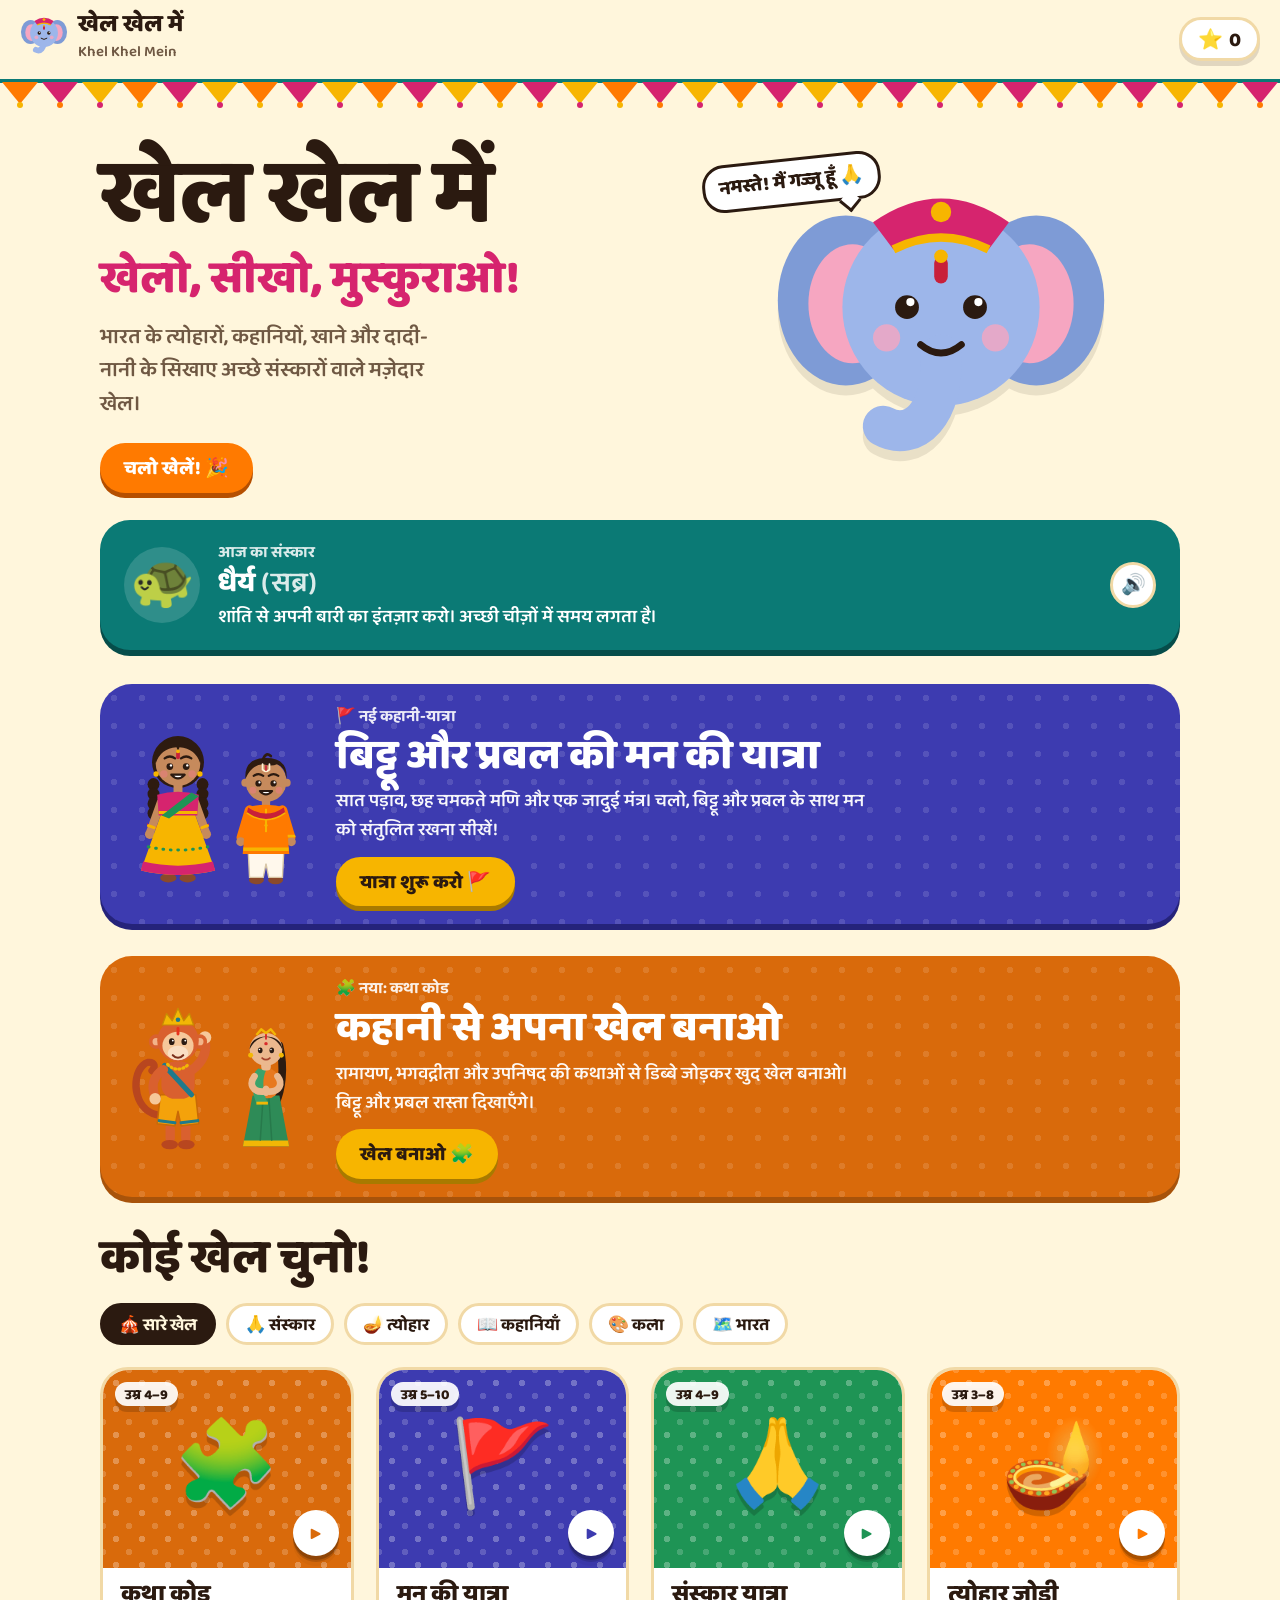
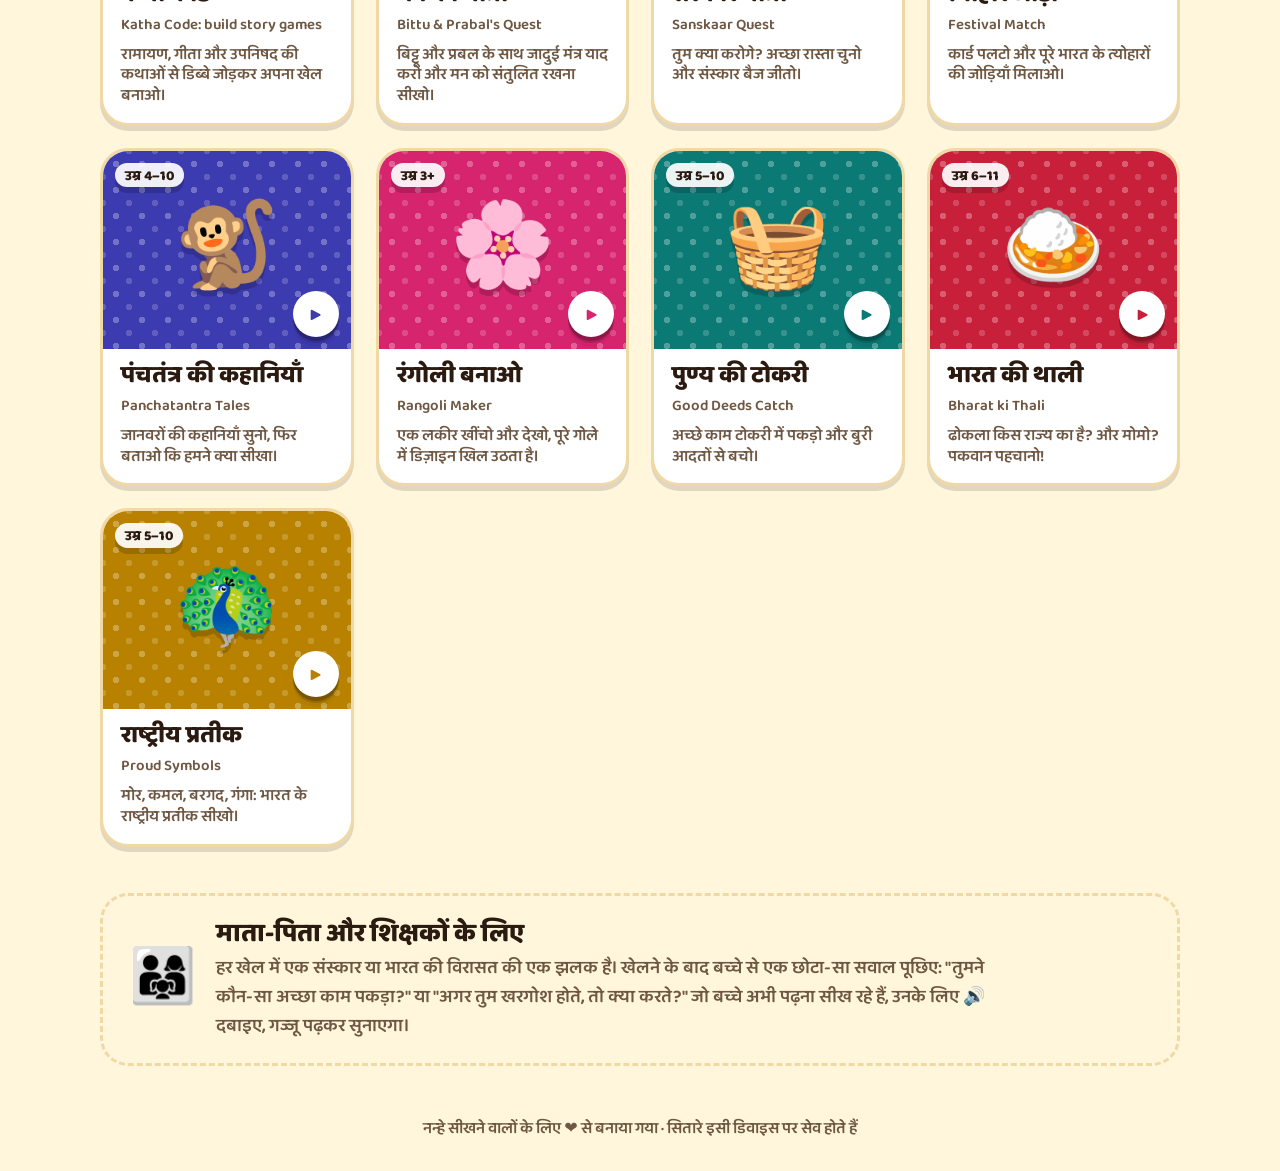
==== commit 394cf030: "Add Katha Code story-game builder to the iPad web app - New "कथा कोड" banner and game card on the ho" ====
--- a/index.html
+++ b/index.html
@@ -239,6 +239,10 @@
 .feature h2{font-size:clamp(28px,4.4vw,42px);font-weight:800}
 .feature p{margin:4px 0 12px;font-weight:600;max-width:48ch;opacity:.95}
 .feature .btn{background:var(--haldi);color:#2B1A10;box-shadow:0 5px 0 #A87A00}
+.feature.katha{background-color:#D96A0B;box-shadow:0 6px 0 #A8530A}
+.feature.katha .kids svg{width:100%;height:auto;display:block;overflow:visible}
+.feature.katha .kids .kc-glow{display:none}
+.feature.katha .kids>div+div{transform:scaleX(-1)}
 @media (max-width:720px){.feature{flex-direction:column;text-align:center}}
 
 .ylay{display:grid;grid-template-columns:minmax(0,420px) minmax(0,1fr);gap:22px;align-items:start}
@@ -352,6 +356,16 @@
         <h2>बिट्टू और प्रबल की मन की यात्रा</h2>
         <p>सात पड़ाव, छह चमकते मणि और एक जादुई मंत्र। चलो, बिट्टू और प्रबल के साथ मन को संतुलित रखना सीखें!</p>
         <span class="btn">यात्रा शुरू करो 🚩</span>
+      </div>
+    </a>
+
+    <a class="feature katha" href="katha-code/index.html">
+      <div class="kids" aria-hidden="true"><div><svg viewBox="0 0 100 150" xmlns="http://www.w3.org/2000/svg"><ellipse class="kc-glow" cx="50" cy="145" rx="34" ry="6" fill="#FFD36B"/><g class="kc-flip"><path d="M34 112 C 8 110, 4 76, 16 64 C 23 57, 31 63, 25 69" fill="none" stroke="#B8461F" stroke-width="7" stroke-linecap="round"/><rect x="38" y="112" width="9" height="26" rx="4" fill="#D9602F"/><rect x="53" y="112" width="9" height="26" rx="4" fill="#D9602F"/><ellipse cx="42" cy="140" rx="8" ry="4.5" fill="#B8461F"/><ellipse cx="58" cy="140" rx="8" ry="4.5" fill="#B8461F"/><path d="M33 92 L67 92 L70 120 L53 122 L50 108 L47 122 L30 120 Z" fill="#F4A20B" stroke="#C96A06" stroke-width="1.5" stroke-linejoin="round"/><path d="M32 117 L47 119 M53 119 L69 117" stroke="#1F7A8C" stroke-width="3" stroke-linecap="round"/><rect x="34" y="60" width="32" height="36" rx="13" fill="#D9602F"/><path d="M37 64 L63 92" stroke="#1F7A8C" stroke-width="5" stroke-linecap="round"/><path d="M36 68 C 26 74, 24 84, 28 94" fill="none" stroke="#D9602F" stroke-width="9" stroke-linecap="round"/><path d="M64 68 C 74 60, 78 50, 76 40" fill="none" stroke="#D9602F" stroke-width="9" stroke-linecap="round"/><circle cx="76" cy="37" r="6" fill="#F6C89A"/><circle cx="28" cy="96" r="5.5" fill="#F6C89A"/><path d="M40 63 Q50 72 60 63" fill="none" stroke="#F2B705" stroke-width="3" stroke-dasharray="1 3" stroke-linecap="round"/><circle cx="29" cy="41" r="7" fill="#D9602F"/><circle cx="29" cy="41" r="3.5" fill="#F2B48A"/><circle cx="71" cy="41" r="7" fill="#D9602F"/><circle cx="71" cy="41" r="3.5" fill="#F2B48A"/><circle cx="50" cy="40" r="20" fill="#D9602F"/><ellipse cx="50" cy="45" rx="15" ry="13.5" fill="#F6C89A"/><ellipse cx="50" cy="52" rx="10" ry="7" fill="#FADFC4"/><g class="kc-eyes"><ellipse cx="44" cy="41" rx="2.7" ry="3.3" fill="#2B1B12"/><circle cx="45" cy="40" r=".9" fill="#fff"/><ellipse cx="56" cy="41" rx="2.7" ry="3.3" fill="#2B1B12"/><circle cx="57" cy="40" r=".9" fill="#fff"/></g><g class="kc-mouth"><path d="M45 54 Q50 59 55 54" fill="none" stroke="#7A2E1A" stroke-width="2" stroke-linecap="round"/></g><rect x="48.6" y="27" width="2.8" height="8" rx="1.4" fill="#E8321B"/><path d="M35 25 L39 14 L44.5 21 L50 9 L55.5 21 L61 14 L65 25 Z" fill="#F2B705" stroke="#C88A04" stroke-width="1.2" stroke-linejoin="round"/><circle cx="50" cy="20" r="2.2" fill="#1F7A8C"/></g></svg></div><div><svg viewBox="0 0 100 150" xmlns="http://www.w3.org/2000/svg"><ellipse class="kc-glow" cx="50" cy="145" rx="34" ry="6" fill="#FFD36B"/><g class="kc-flip"><path d="M36 36 C 30 60, 34 84, 40 96" fill="none" stroke="#2B1B12" stroke-width="8" stroke-linecap="round"/><path d="M36 88 L64 88 L74 141 L26 141 Z" fill="#2E8B57"/><path d="M27 135 L73 135 L74 141 L26 141 Z" fill="#F2B705"/><path d="M47 90 L44 135 M53 90 L56 135" stroke="#27794B" stroke-width="1.5"/><rect x="37" y="60" width="26" height="31" rx="11" fill="#E8791E"/><path d="M58 60 C 66 66, 66 82, 60 96 L48 96 C 54 84, 54 70, 50 62 Z" fill="#3BA36A"/><path d="M60 96 L48 96" stroke="#F2B705" stroke-width="3"/><path d="M38 68 C 32 76, 36 84, 46 84" fill="none" stroke="#EBB88E" stroke-width="7" stroke-linecap="round"/><path d="M62 68 C 68 76, 64 84, 54 84" fill="none" stroke="#EBB88E" stroke-width="7" stroke-linecap="round"/><ellipse cx="50" cy="83" rx="4" ry="5.5" fill="#EBB88E"/><rect x="45" y="52" width="10" height="10" rx="4" fill="#EBB88E"/><circle cx="50" cy="40" r="17" fill="#EBB88E"/><path d="M33 40 C 33 22, 67 22, 67 40 C 63 31, 56 27, 50 27 C 44 27, 37 31, 33 40 Z" fill="#2B1B12"/><path d="M50 24.5 L50 29" stroke="#D92B2B" stroke-width="2" stroke-linecap="round"/><path d="M40 25 L45 19 L50 23 L55 19 L60 25" fill="none" stroke="#F2B705" stroke-width="2.4" stroke-linejoin="round"/><circle cx="34" cy="46" r="2.6" fill="#F2B705"/><circle cx="66" cy="46" r="2.6" fill="#F2B705"/><circle cx="50" cy="34" r="1.8" fill="#D92B2B"/><g class="kc-eyes"><ellipse cx="44" cy="41" rx="2.4" ry="3" fill="#2B1B12"/><circle cx="44.8" cy="40" r=".8" fill="#fff"/><ellipse cx="56" cy="41" rx="2.4" ry="3" fill="#2B1B12"/><circle cx="56.8" cy="40" r=".8" fill="#fff"/></g><g class="kc-mouth"><path d="M46 49 Q50 52.5 54 49" fill="none" stroke="#A5422C" stroke-width="1.8" stroke-linecap="round"/></g></g></svg></div></div>
+      <div>
+        <small>🧩 नया: कथा कोड</small>
+        <h2>कहानी से अपना खेल बनाओ</h2>
+        <p>रामायण, भगवद्गीता और उपनिषद की कथाओं से डिब्बे जोड़कर खुद खेल बनाओ। बिट्टू और प्रबल रास्ता दिखाएँगे।</p>
+        <span class="btn">खेल बनाओ 🧩</span>
       </div>
     </a>
 
@@ -1266,6 +1280,7 @@
 
 /* ================= खेलों की सूची ================= */
 const GAMES=[
+  {id:'katha',title:'कथा कोड',en:'Katha Code: build story games',cat:'stories virtues',emoji:'🧩',color:'#D96A0B',age:'उम्र 4–9',desc:'रामायण, गीता और उपनिषद की कथाओं से डिब्बे जोड़कर अपना खेल बनाओ।',href:'katha-code/index.html',run:()=>{location.href='katha-code/index.html';}},
   {id:'yatra',title:'मन की यात्रा',en:"Bittu & Prabal's Quest",cat:'virtues stories',emoji:'🚩',color:'#3D3BB0',age:'उम्र 5–10',desc:'बिट्टू और प्रबल के साथ जादुई मंत्र याद करो और मन को संतुलित रखना सीखो।',run:yatraGame},
   {id:'sanskaar',title:'संस्कार यात्रा',en:'Sanskaar Quest',cat:'virtues',emoji:'🙏',color:'#1E9455',age:'उम्र 4–9',desc:'तुम क्या करोगे? अच्छा रास्ता चुनो और संस्कार बैज जीतो।',run:sanskaarGame},
   {id:'tyohar',title:'त्योहार जोड़ी',en:'Festival Match',cat:'festivals',emoji:'🪔',color:'#FF7A00',age:'उम्र 3–8',desc:'कार्ड पलटो और पूरे भारत के त्योहारों की जोड़ियाँ मिलाओ।',run:festivalGame},
@@ -1282,7 +1297,7 @@
 }
 function renderGrid(){
   const list=GAMES.filter(g=>cat==='all'||g.cat.split(' ').includes(cat));
-  $('#grid').replaceChildren(...list.map(g=>el('a',{class:'card',href:`#play/${g.id}`,style:`--c:${g.color}`,'aria-label':`${g.title} खेलो`},
+  $('#grid').replaceChildren(...list.map(g=>el('a',{class:'card',href:g.href||`#play/${g.id}`,style:`--c:${g.color}`,'aria-label':`${g.title} खेलो`},
     el('div',{class:'art'},el('span',{class:'age'},g.age),el('span',{},g.emoji),el('span',{class:'play','aria-hidden':'true'},'▶')),
     el('div',{class:'body'},el('h3',{},g.title),el('span',{class:'en'},g.en),el('p',{},g.desc),
       stars[g.id]?el('div',{class:'stars'},`⭐ ${stars[g.id]} सितारे मिले`):null))));
